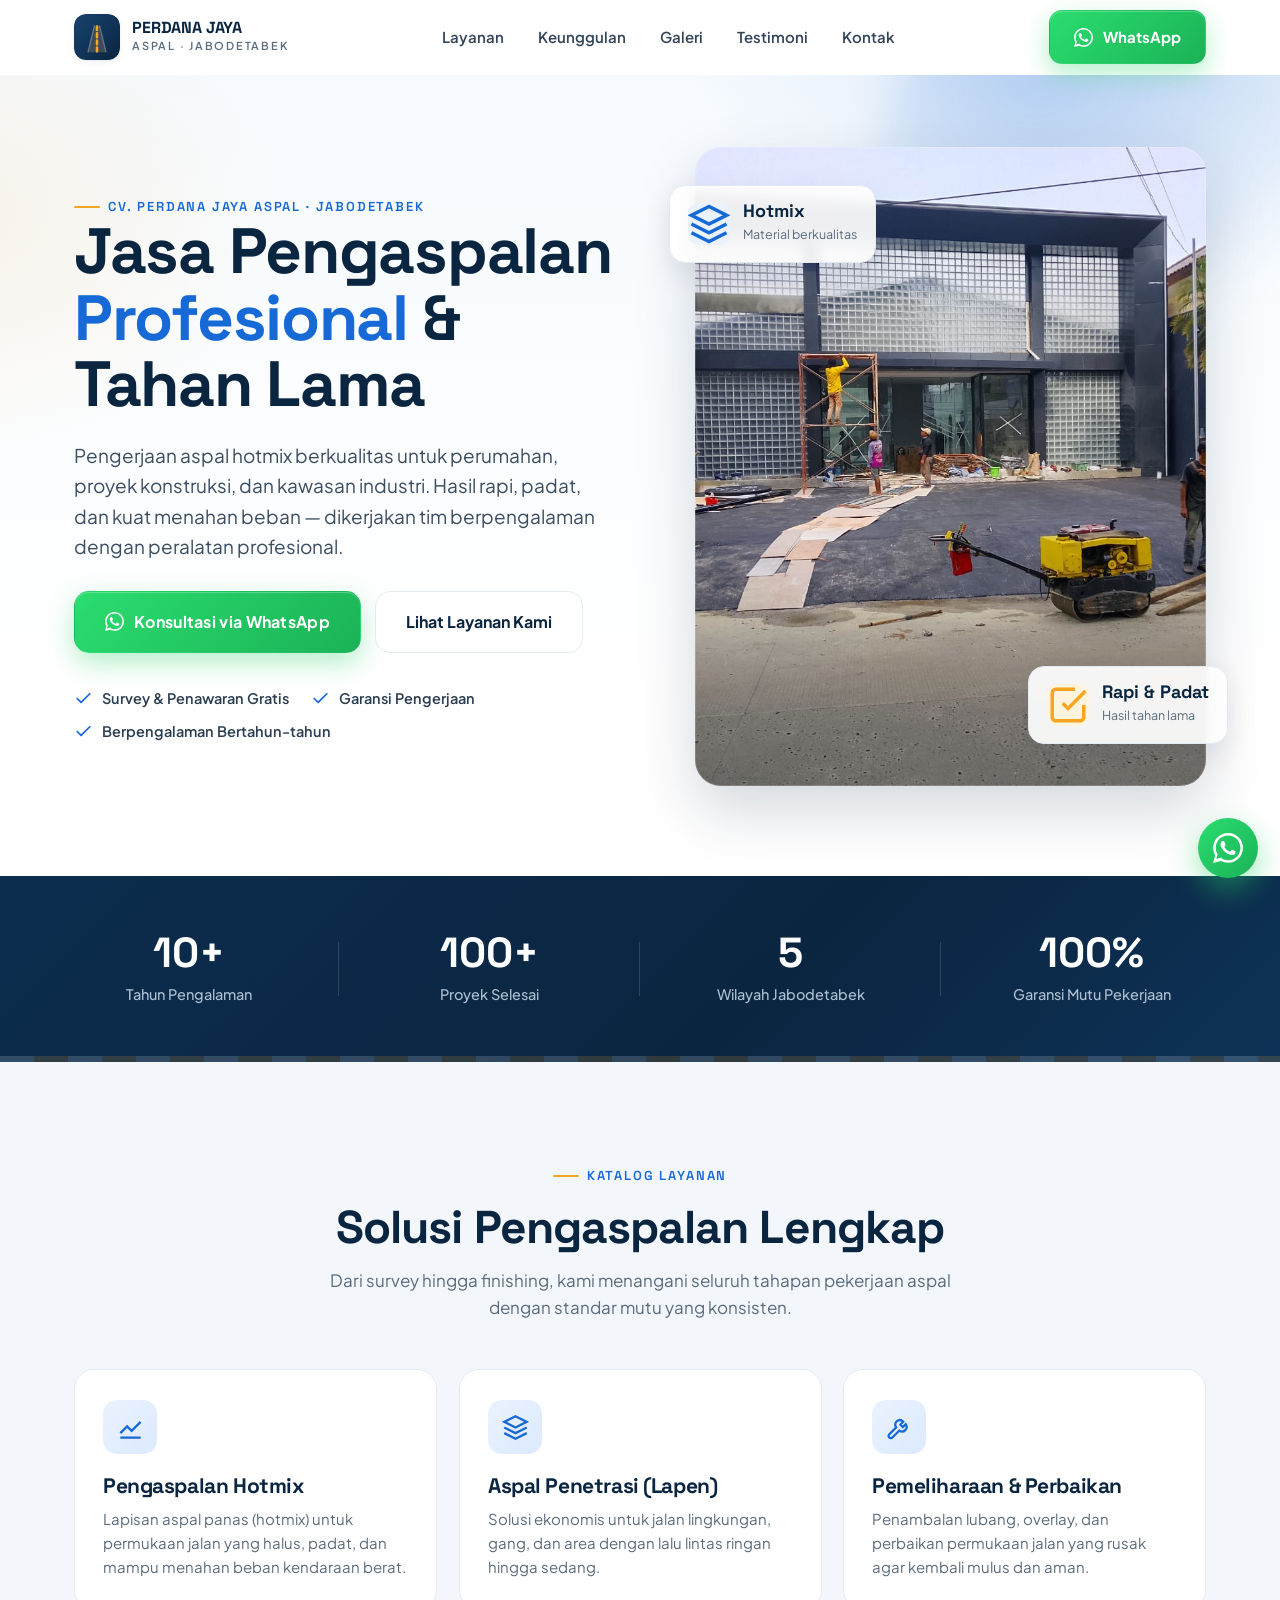
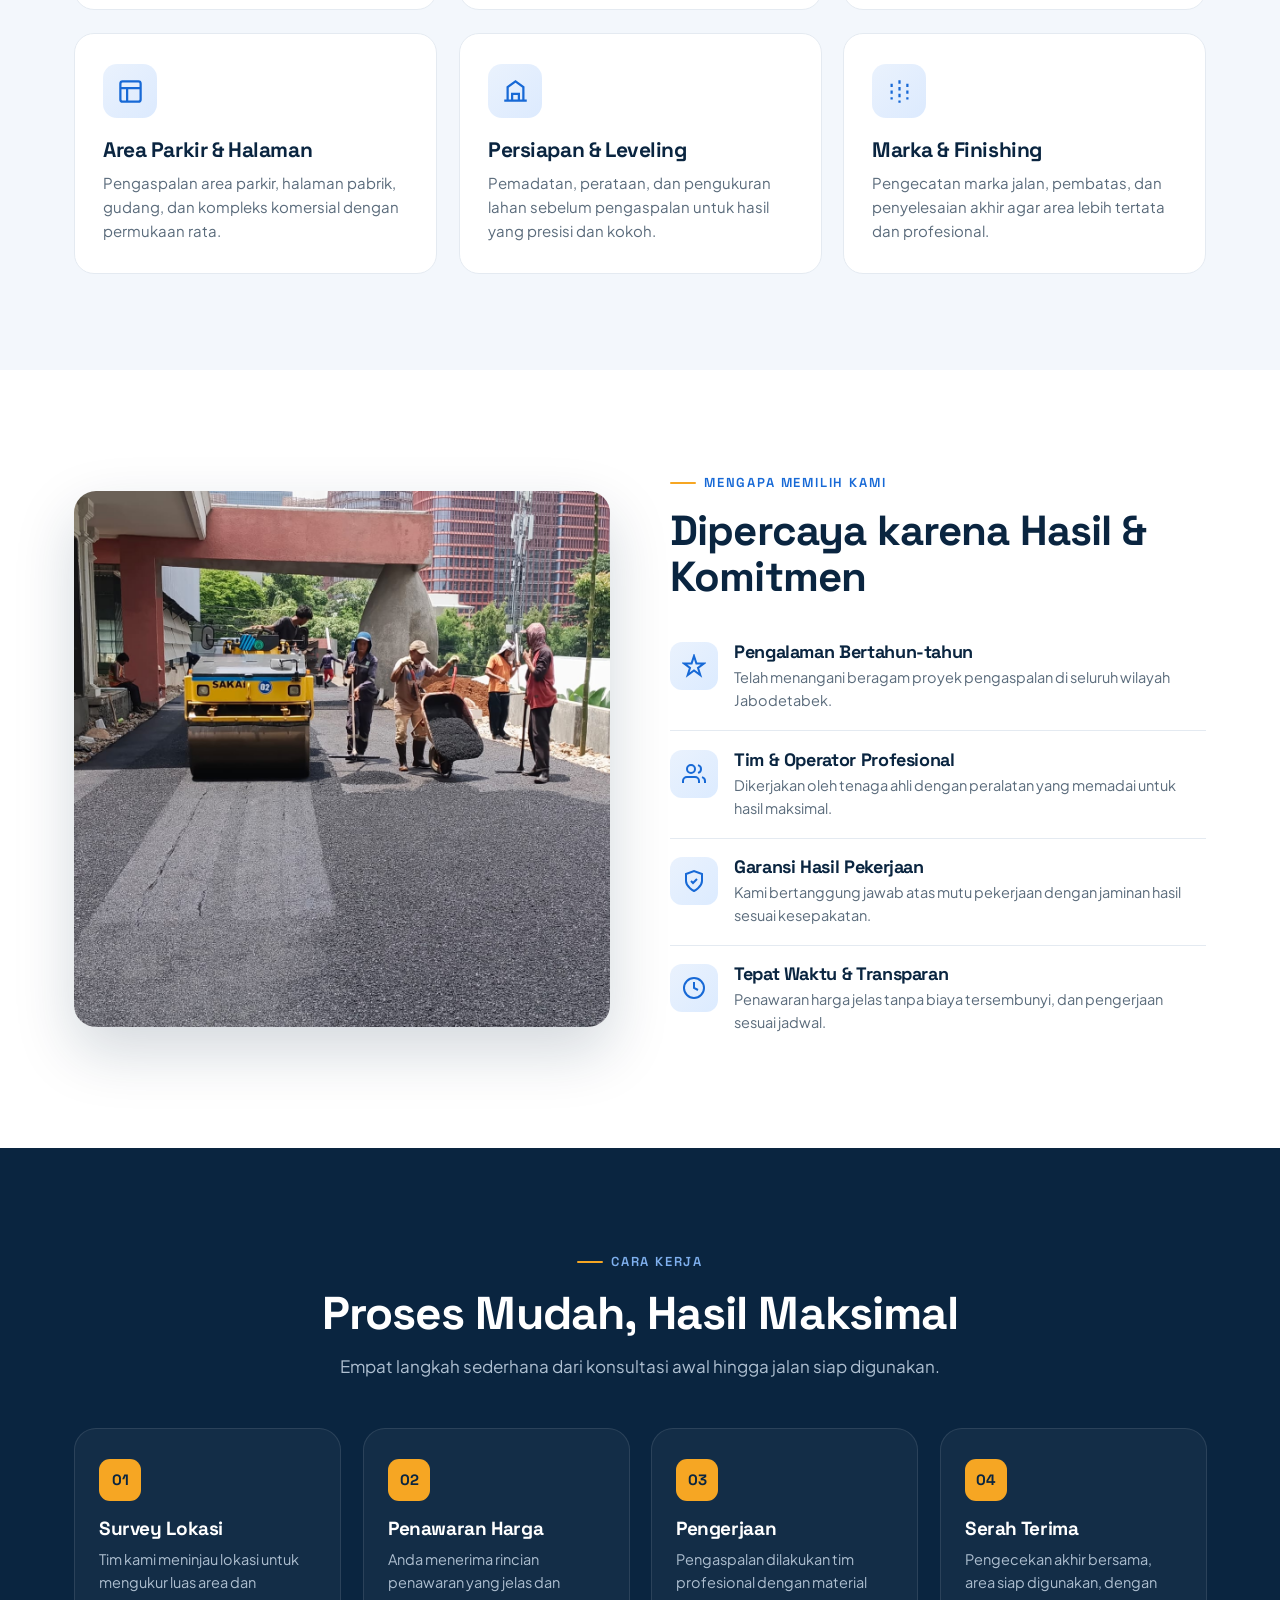
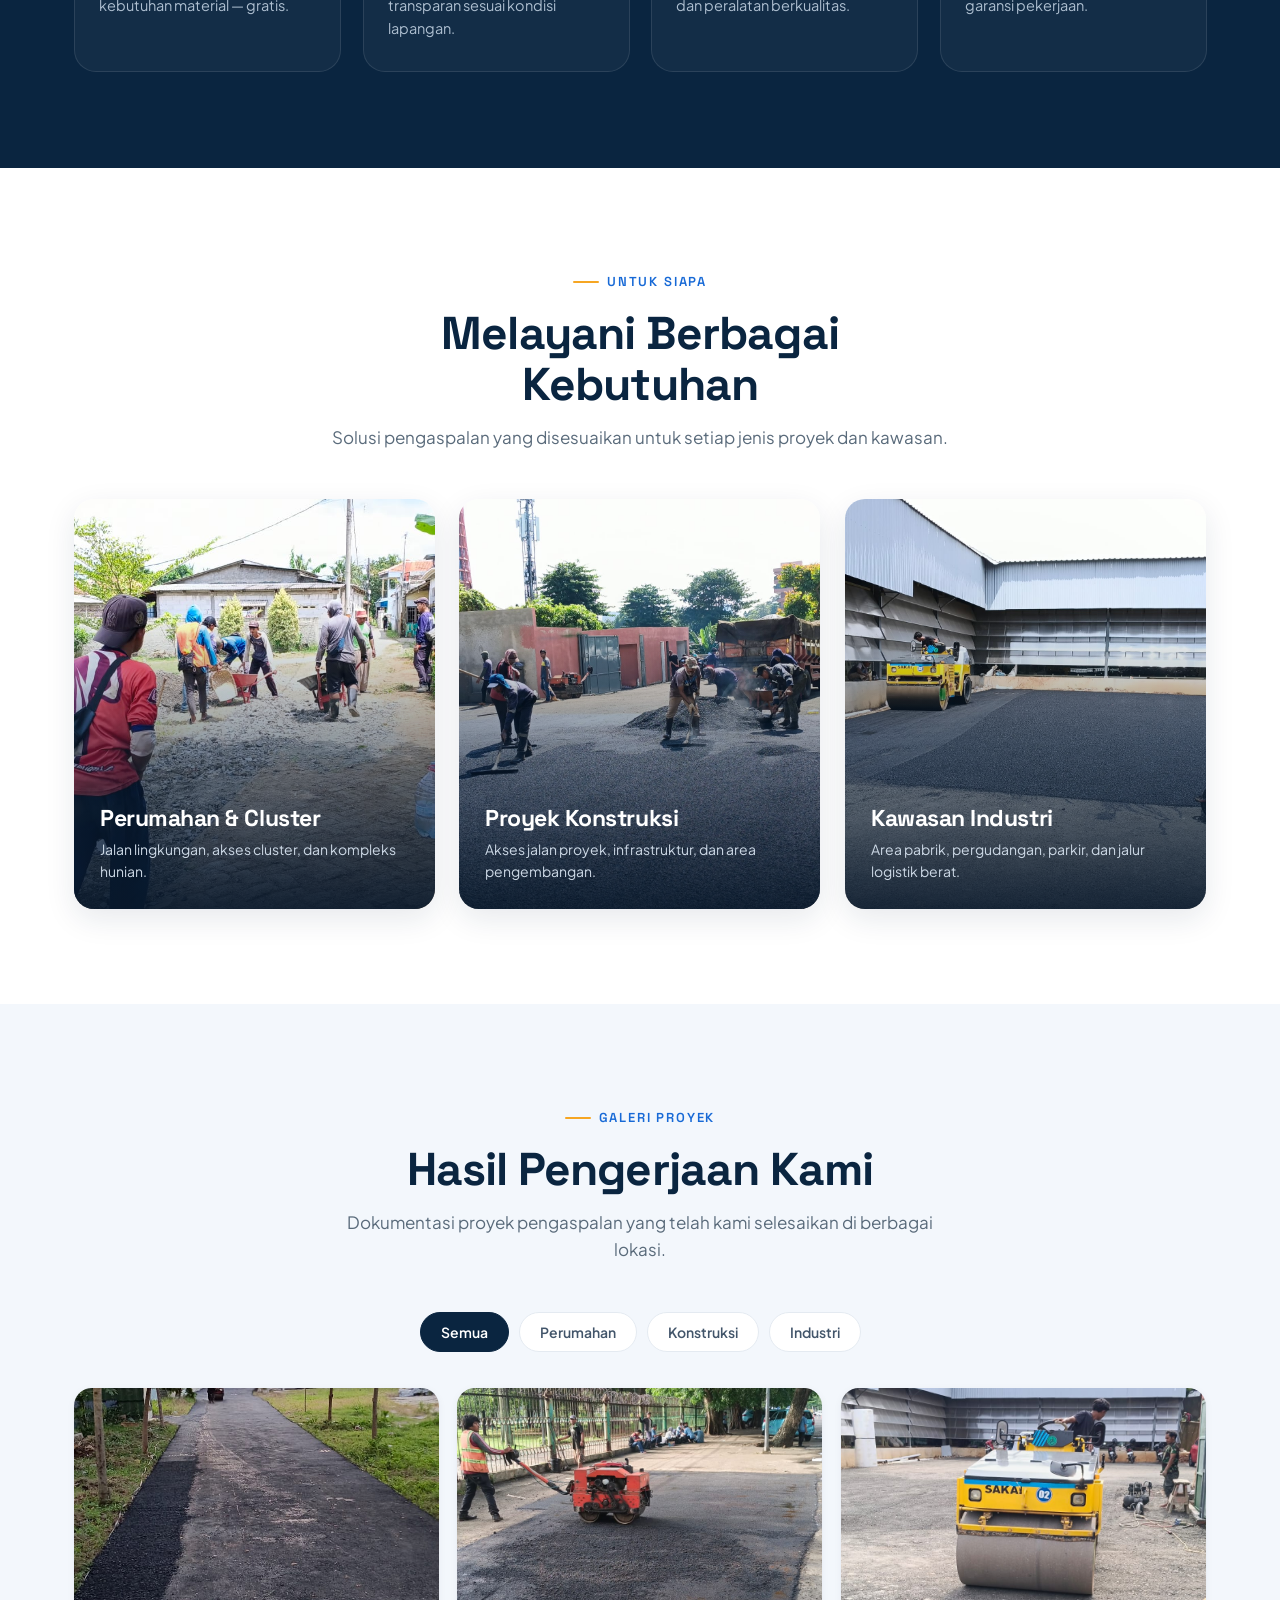
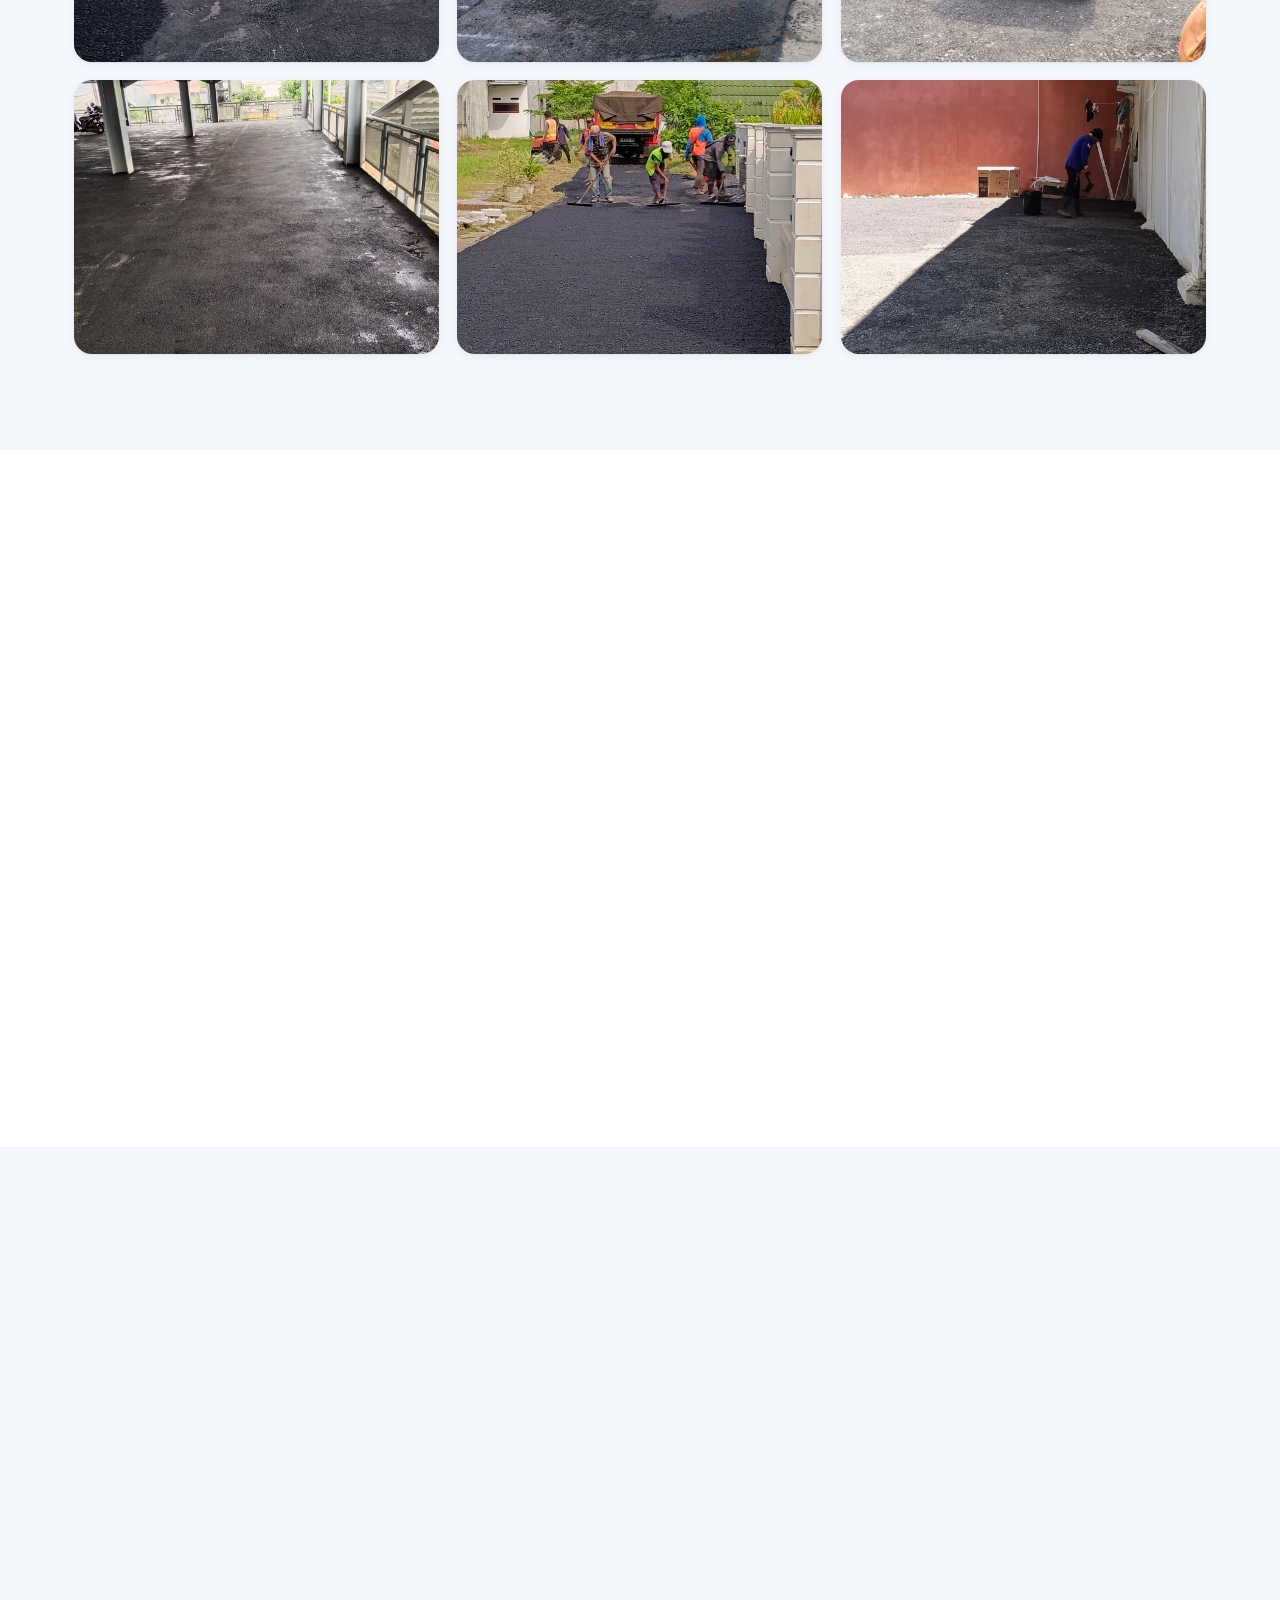
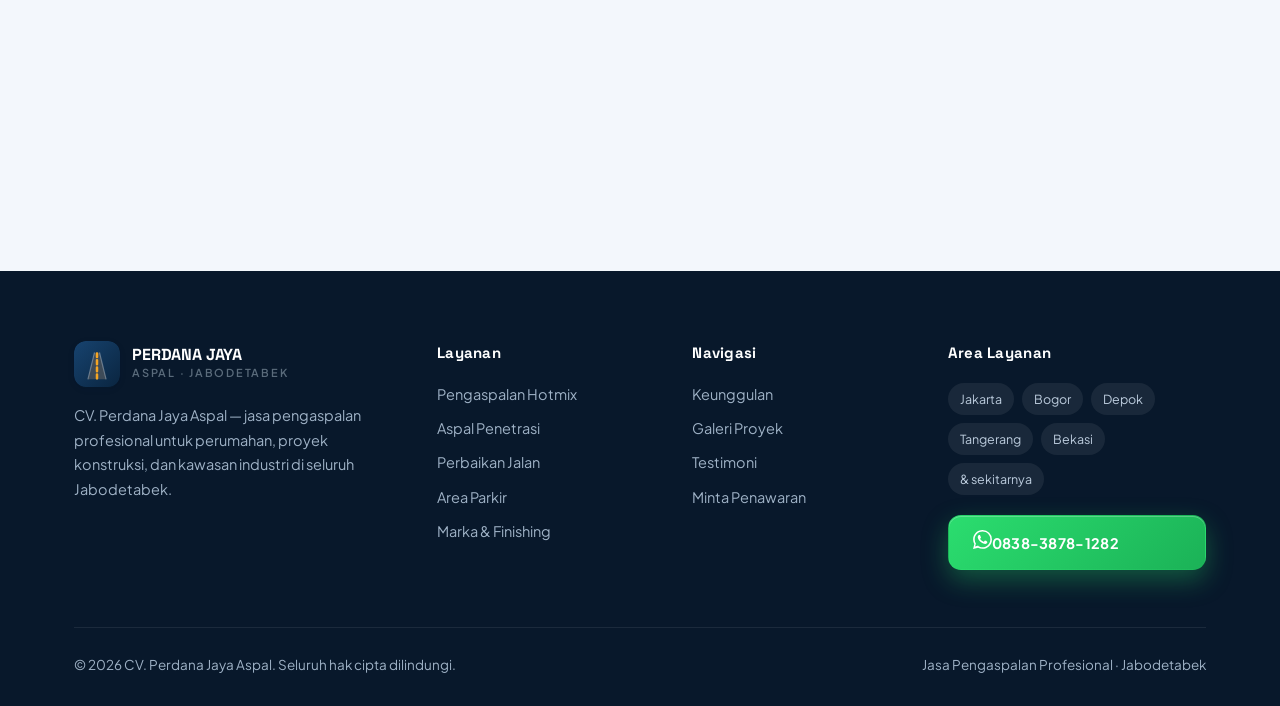
==== index.html @ f1df3d3d "Deploy CV Perdana Jaya Aspal preview" ====
<!DOCTYPE html>
<html lang="id">
<head>
<meta charset="UTF-8">
<meta name="viewport" content="width=device-width, initial-scale=1.0">
<title>CV. Perdana Jaya Aspal — Jasa Pengaspalan Profesional Jabodetabek</title>
<meta name="description" content="CV. Perdana Jaya Aspal — jasa pengaspalan hotmix profesional untuk perumahan, proyek konstruksi, dan kawasan industri di Jabodetabek. Survey & penawaran gratis.">
<link rel="icon" href="data:image/svg+xml,<svg xmlns='http://www.w3.org/2000/svg' viewBox='0 0 48 48'><rect width='48' height='48' rx='12' fill='%230a2540'/><path d='M14.5 40 L21.4 12 L26.6 12 L33.5 40 Z' fill='%233e4b58'/><path d='M24 39 L24 13' stroke='%23F6A623' stroke-width='2.6' stroke-dasharray='4 3.4' stroke-linecap='round'/></svg>">
<link rel="preconnect" href="https://fonts.googleapis.com">
<link rel="preconnect" href="https://fonts.gstatic.com" crossorigin>
<link rel="stylesheet" href="site/theme.css">
<link rel="stylesheet" href="site/styles.css">
</head>
<body>
<div id="app"></div>

<!-- portable CMS core -->
<script src="cms/cms.js"></script>
<!-- this project (site) -->
<script src="site/icons.js"></script>
<script src="site/content.js"></script>
<script src="site/images.js"></script>
<script src="site/sections.js"></script>
<script src="site/config.js"></script>
<!-- engine + inline editor -->
<script src="cms/render.js"></script>
<script src="cms/edit.js"></script>
<script>
  // Embedded in the admin editor? wait for it to push content (edit mode).
  // Otherwise render the public page from saved content (or the seed).
  if(window.parent && window.parent!==window){
    parent.postMessage({type:'cms-frame-ready'},'*');
  } else {
    CMS.render(CMS.load(), {});
  }
</script>
</body>
</html>
---- site/theme.css ----
/* ============================================================
   THEME TOKENS — single source of truth for color/font/radius.
   These :root values are the DEFAULT; the render engine overrides
   them at runtime from content.json -> theme. Editing the theme in
   /adminpanel rewrites these custom properties live.
   ============================================================ */
:root{
  /* brand colors (editable) */
  --navy:#0A2540;
  --blue:#1769D6;
  --amber:#F6A623;
  --wa:#25D366;
  --ink:#132333;
  --slate:#5A6B7B;
  --bg:#FFFFFF;
  --bg-soft:#F3F7FC;

  /* fonts (editable) */
  --font-heading:"Space Grotesk";
  --font-body:"Plus Jakarta Sans";

  /* radius (editable) */
  --radius-base:16px;

  /* ---- derived tokens (computed from the above) ---- */
  --navy-700:#0E2E4D;
  --blue-600:#155FC2;
  --blue-50:#EAF2FD;
  --wa-dark:#1BB257;
  --line:#E4EAF1;
  --radius:calc(var(--radius-base) - 2px);
  --radius-lg:calc(var(--radius-base) + 6px);
  --maxw:1180px;
  --shadow-sm:0 1px 2px rgba(16,40,70,.06), 0 2px 8px rgba(16,40,70,.05);
  --shadow-md:0 10px 30px rgba(16,40,70,.10);
  --shadow-lg:0 24px 60px rgba(10,37,64,.18);
}
---- site/styles.css ----
/* ============================================================
   CV PERDANA JAYA ASPAL — modular section styles
   Every section is self-contained; theme comes from theme.css tokens.
   ============================================================ */
*{box-sizing:border-box;margin:0;padding:0}
html{scroll-behavior:smooth;scroll-padding-top:84px}
body{
  font-family:var(--font-body),"Plus Jakarta Sans",system-ui,sans-serif;
  color:var(--ink);background:var(--bg);line-height:1.6;
  -webkit-font-smoothing:antialiased;overflow-x:hidden;
}
h1,h2,h3,h4{font-family:var(--font-heading),"Space Grotesk",sans-serif;line-height:1.1;letter-spacing:-.02em;font-weight:700;color:var(--navy)}
a{text-decoration:none;color:inherit}
img{max-width:100%;display:block}
.wrap{max-width:var(--maxw);margin:0 auto;padding:0 24px}
.eyebrow{display:inline-flex;align-items:center;gap:8px;font-family:var(--font-heading),sans-serif;font-weight:600;font-size:13px;letter-spacing:.14em;text-transform:uppercase;color:var(--blue)}
.eyebrow::before{content:"";width:26px;height:2px;background:var(--amber);border-radius:2px}
.section{padding:96px 0}
.section-head{max-width:640px;margin-bottom:48px}
.section-head.center{margin-left:auto;margin-right:auto;text-align:center}
.section-head h2{font-size:clamp(30px,4vw,46px);margin:16px 0 14px}
.section-head p{color:var(--slate);font-size:17px}

/* ---------- Buttons ---------- */
.btn{display:inline-flex;align-items:center;justify-content:center;gap:10px;font-family:var(--font-body),sans-serif;font-weight:700;font-size:15px;padding:14px 24px;border-radius:13px;cursor:pointer;border:1.5px solid transparent;transition:transform .18s ease, box-shadow .25s ease, background .2s ease, color .2s ease;white-space:nowrap;position:relative;overflow:hidden}
.btn svg{width:19px;height:19px;flex:none}
.btn>span{display:inline-block}
.btn-wa>span{letter-spacing:.3px}
.btn::after{content:"";position:absolute;top:0;left:-120%;width:55%;height:100%;background:linear-gradient(100deg,transparent,rgba(255,255,255,.38),transparent);transform:skewX(-18deg);transition:left .6s ease}
.btn:hover::after{left:140%}
.btn-wa{background:linear-gradient(135deg,#2BDD6F,#1BB257);color:#fff;box-shadow:0 10px 26px rgba(37,211,102,.34),inset 0 1px 0 rgba(255,255,255,.25)}
.btn-wa:hover{background:linear-gradient(135deg,#27CE66,#16A04E);transform:translateY(-2px);box-shadow:0 16px 34px rgba(37,211,102,.45)}
.btn-primary{background:linear-gradient(135deg,#1E7DEC,#1257B8);color:#fff;box-shadow:0 10px 26px rgba(23,105,214,.3),inset 0 1px 0 rgba(255,255,255,.2)}
.btn-primary:hover{background:linear-gradient(135deg,#1A6FD8,#0F4DA6);transform:translateY(-2px)}
.btn-outline{background:#fff;color:var(--navy);border-color:var(--line)}
.btn-outline:hover{border-color:var(--blue);color:var(--blue);transform:translateY(-2px)}
.btn-call{background:rgba(255,255,255,.08);color:#fff;border-color:rgba(255,255,255,.2)}
.btn-call:hover{background:rgba(255,255,255,.15);transform:translateY(-2px);color:#fff}
.btn-lg{padding:17px 30px;font-size:16px;border-radius:15px}

.ph-img{width:100%;height:100%;object-fit:cover;display:block}

/* ---------- Header ---------- */
header{position:sticky;top:0;z-index:60;background:rgba(255,255,255,.72);backdrop-filter:saturate(180%) blur(16px);-webkit-backdrop-filter:saturate(180%) blur(16px);border-bottom:1px solid transparent;transition:box-shadow .25s ease, border-color .25s ease, background .25s ease}
header.scrolled{background:rgba(255,255,255,.86);box-shadow:0 8px 30px rgba(16,40,70,.10);border-color:var(--line)}
.nav{display:flex;align-items:center;justify-content:space-between;height:74px}
.brand{display:flex;align-items:center;gap:12px}
.brand-mark{width:46px;height:46px;flex:none;border-radius:12px;display:block;box-shadow:var(--shadow-sm)}
.brand-text strong{display:block;font-family:var(--font-heading),sans-serif;font-size:16px;color:var(--navy);letter-spacing:-.01em;line-height:1.1;white-space:nowrap}
.brand-text small{display:block;font-size:11px;letter-spacing:.16em;text-transform:uppercase;color:var(--slate);font-weight:600;white-space:nowrap}
.nav-links{display:flex;align-items:center;gap:34px;flex-shrink:0}
.nav-links a{font-size:15px;font-weight:600;color:#33455a;position:relative;transition:color .2s}
.nav-links a:hover{color:var(--blue)}
.nav-links a::after{content:"";position:absolute;left:0;bottom:-6px;width:0;height:2px;background:var(--blue);border-radius:2px;transition:width .25s}
.nav-links a:hover::after{width:100%}
.nav-cta{display:flex;align-items:center;gap:12px}
.hamburger{display:none;width:46px;height:46px;border:1px solid var(--line);border-radius:11px;background:#fff;cursor:pointer;flex-direction:column;gap:5px;align-items:center;justify-content:center}
.hamburger span{width:20px;height:2px;background:var(--navy);border-radius:2px;transition:.25s}
.hamburger.open span:nth-child(1){transform:translateY(7px) rotate(45deg)}
.hamburger.open span:nth-child(2){opacity:0}
.hamburger.open span:nth-child(3){transform:translateY(-7px) rotate(-45deg)}

/* ---------- Hero ---------- */
.hero{position:relative;overflow:hidden;padding:72px 0 90px;background:
  radial-gradient(720px 460px at 88% -8%, rgba(23,105,214,.14) 0%, transparent 62%),
  radial-gradient(620px 420px at -6% 18%, rgba(246,166,35,.10) 0%, transparent 60%),
  linear-gradient(180deg,#F6FAFE 0%, #FFFFFF 78%)}
.hero::before{content:"";position:absolute;width:520px;height:520px;right:-120px;top:-160px;z-index:0;background:radial-gradient(circle at 30% 30%, rgba(23,105,214,.22), transparent 60%);filter:blur(20px);border-radius:50%;animation:floaty 9s ease-in-out infinite}
@keyframes floaty{0%,100%{transform:translateY(0)}50%{transform:translateY(22px)}}
.hero-grid{display:grid;grid-template-columns:1.05fr .95fr;gap:56px;align-items:center;position:relative;z-index:1}
.hero h1{font-size:clamp(38px,5.4vw,64px);line-height:1.04}
.hero h1 .hl{color:var(--blue)}
.hero p.lead{font-size:19px;color:#3b4d60;margin:22px 0 30px;max-width:540px}
.hero-cta{display:flex;flex-wrap:wrap;gap:14px;margin-bottom:34px}
.hero-trust{display:flex;flex-wrap:wrap;gap:10px 22px}
.hero-trust .ti{display:flex;align-items:center;gap:9px;font-size:14.5px;font-weight:600;color:#2c3e51}
.hero-trust .ti svg{width:19px;height:19px;color:var(--blue);flex:none}
.hero-media{position:relative}
.hero-photo{position:relative;aspect-ratio:4/5;border-radius:26px;overflow:hidden;box-shadow:var(--shadow-lg)}
.hero-photo::after{content:"";position:absolute;inset:0;border-radius:26px;pointer-events:none;box-shadow:inset 0 0 0 1px rgba(255,255,255,.16);background:linear-gradient(180deg,transparent 60%,rgba(10,37,64,.18))}
.float-card{position:absolute;background:rgba(255,255,255,.92);backdrop-filter:blur(6px);border-radius:16px;box-shadow:var(--shadow-md);padding:16px 18px;display:flex;align-items:center;gap:13px;border:1px solid var(--line);animation:cardfloat 6s ease-in-out infinite}
.float-card .ic{width:42px;height:42px;border-radius:11px;display:grid;place-items:center;flex:none}
.float-card strong{font-family:var(--font-heading),sans-serif;font-size:18px;color:var(--navy);display:block;line-height:1}
.float-card small{font-size:12.5px;color:var(--slate)}
.fc-1{left:-26px;top:38px}
.fc-2{right:-22px;bottom:42px;animation-delay:-3s}
@keyframes cardfloat{0%,100%{transform:translateY(0)}50%{transform:translateY(-9px)}}

/* ---------- Stats band ---------- */
.statband{background:linear-gradient(135deg,#0C2D4E 0%,#0A2540 60%,#0E3257 100%);color:#fff;position:relative;overflow:hidden}
.statband::before{content:"";position:absolute;left:0;right:0;bottom:0;height:6px;background:repeating-linear-gradient(90deg,#fff 0 34px, var(--amber) 34px 68px);opacity:.16}
.stat-grid{display:grid;grid-template-columns:repeat(4,1fr);gap:24px;padding:56px 0}
.stat{text-align:center;position:relative}
.stat:not(:last-child)::after{content:"";position:absolute;right:-12px;top:14%;height:72%;width:1px;background:rgba(255,255,255,.14)}
.stat .num{font-family:var(--font-heading),sans-serif;font-size:clamp(30px,3.6vw,42px);font-weight:700;color:#fff;line-height:1}
.stat .num .amber{color:var(--amber)}
.stat .lbl{margin-top:9px;font-size:14.5px;color:#aebfd0;font-weight:500}

/* ---------- Services ---------- */
.services{background:var(--bg-soft)}
.svc-grid{display:grid;grid-template-columns:repeat(3,1fr);gap:22px}
.svc-card{background:#fff;border:1px solid var(--line);border-radius:20px;padding:30px 28px;transition:transform .25s ease, box-shadow .25s ease, border-color .25s;position:relative;overflow:hidden}
.svc-card::before{content:"";position:absolute;left:0;top:0;height:4px;width:0;background:var(--blue);transition:width .3s}
.svc-card:hover{transform:translateY(-5px);box-shadow:0 22px 48px rgba(16,40,70,.13);border-color:#cfe0f5}
.svc-card:hover::before{width:100%}
.svc-ic{width:54px;height:54px;border-radius:14px;background:linear-gradient(135deg,#EAF2FD,#DCEAFE);color:var(--blue);display:grid;place-items:center;margin-bottom:20px;transition:.3s}
.svc-ic svg{width:27px;height:27px}
.svc-card:hover .svc-ic{background:linear-gradient(135deg,var(--blue),#3E8BEE);color:#fff}
.svc-card h3{font-size:21px;margin-bottom:10px}
.svc-card p{color:var(--slate);font-size:15px}
.svc-card .more{display:inline-flex;align-items:center;gap:6px;margin-top:18px;color:var(--blue);font-weight:700;font-size:14px}
.svc-card .more svg{width:16px;height:16px;transition:transform .2s}
.svc-card:hover .more svg{transform:translateX(4px)}

/* ---------- Why us ---------- */
.why-grid{display:grid;grid-template-columns:1fr 1fr;gap:60px;align-items:center}
.why-visual{position:relative;aspect-ratio:1/1;border-radius:var(--radius-lg);overflow:hidden;box-shadow:var(--shadow-lg)}
.feat{display:flex;gap:16px;padding:18px 0;border-bottom:1px solid var(--line)}
.feat:last-child{border-bottom:none}
.feat .fic{width:48px;height:48px;border-radius:12px;flex:none;display:grid;place-items:center;background:linear-gradient(135deg,#EAF2FD,#DCEBFF);color:var(--blue)}
.feat .fic svg{width:24px;height:24px}
.feat h4{font-size:18px;margin-bottom:4px}
.feat p{color:var(--slate);font-size:14.5px}

/* ---------- Process ---------- */
.process{background:var(--navy);color:#fff;position:relative;overflow:hidden}
.process .eyebrow{color:#7fb0ee}
.process .eyebrow::before{background:var(--amber)}
.process h2{color:#fff}
.process .section-head p{color:#aebfd0}
.proc-grid{display:grid;grid-template-columns:repeat(4,1fr);gap:22px;position:relative}
.proc-step{position:relative;padding:30px 24px;background:rgba(255,255,255,.04);border:1px solid rgba(255,255,255,.1);border-radius:var(--radius-lg)}
.proc-num{font-family:var(--font-heading),sans-serif;font-size:15px;font-weight:700;color:var(--navy);background:var(--amber);width:42px;height:42px;border-radius:11px;display:grid;place-items:center;margin-bottom:18px}
.proc-step h4{color:#fff;font-size:19px;margin-bottom:8px}
.proc-step p{color:#aebfd0;font-size:14.5px}

/* ---------- Segments ---------- */
.seg-grid{display:grid;grid-template-columns:repeat(3,1fr);gap:24px}
.seg-card{position:relative;border-radius:20px;overflow:hidden;aspect-ratio:3/3.4;box-shadow:var(--shadow-md)}
.seg-card .ph-img{transition:transform .6s cubic-bezier(.2,.7,.2,1)}
.seg-card:hover .ph-img{transform:scale(1.07)}
.seg-overlay{position:absolute;inset:0;background:linear-gradient(180deg,transparent 28%, rgba(10,37,64,.45) 60%, rgba(8,24,43,.92) 100%);display:flex;flex-direction:column;justify-content:flex-end;padding:26px;z-index:2}
.seg-overlay h3{color:#fff;font-size:23px;margin-bottom:6px}
.seg-overlay p{color:#cdd9e6;font-size:14px}

/* ---------- Gallery ---------- */
.gallery{background:var(--bg-soft)}
.gal-filter{display:flex;gap:10px;flex-wrap:wrap;justify-content:center;margin-bottom:36px}
.gal-filter button{font-family:var(--font-body);font-weight:600;font-size:14px;padding:10px 20px;border-radius:30px;border:1.5px solid var(--line);background:#fff;color:#42556a;cursor:pointer;transition:.2s}
.gal-filter button:hover{border-color:var(--blue);color:var(--blue)}
.gal-filter button.active{background:var(--navy);border-color:var(--navy);color:#fff}
.gal-grid{display:grid;grid-template-columns:repeat(3,1fr);gap:18px}
.gal-item{position:relative;border-radius:18px;overflow:hidden;aspect-ratio:4/3;box-shadow:var(--shadow-sm);transition:transform .3s, box-shadow .3s;cursor:zoom-in}
.gal-item:hover{transform:translateY(-4px);box-shadow:var(--shadow-md)}
.gal-item.hide{display:none}
.gal-item .ph-img{transition:transform .6s cubic-bezier(.2,.7,.2,1)}
.gal-item:hover .ph-img{transform:scale(1.07)}
.gal-item::after{content:"";position:absolute;inset:0;background:rgba(10,37,64,0);transition:background .3s}
.gal-item:hover::after{background:rgba(10,37,64,.12)}
.gal-zoom{position:absolute;top:12px;right:12px;z-index:3;width:38px;height:38px;border-radius:50%;display:grid;place-items:center;background:rgba(255,255,255,.9);color:var(--navy);opacity:0;transform:scale(.7);transition:.3s;box-shadow:var(--shadow-sm)}
.gal-item:hover .gal-zoom{opacity:1;transform:scale(1)}
.gal-zoom svg{width:18px;height:18px}

/* ---------- Testimonials ---------- */
.test-grid{display:grid;grid-template-columns:repeat(3,1fr);gap:22px}
.test-card{background:#fff;border:1px solid var(--line);border-radius:20px;padding:30px 28px;display:flex;flex-direction:column;box-shadow:var(--shadow-sm)}
.stars{display:flex;gap:3px;margin-bottom:16px;color:var(--amber)}
.stars svg{width:18px;height:18px}
.test-card p.quote{font-size:16px;color:#33455a;flex:1;line-height:1.65}
.test-meta{display:flex;align-items:center;gap:13px;margin-top:22px;padding-top:20px;border-top:1px solid var(--line)}
/* avatar — unified brand style (monogram in soft navy ring) */
.avatar{width:48px;height:48px;border-radius:50%;flex:none;display:grid;place-items:center;font-family:var(--font-heading);font-weight:700;font-size:17px;color:var(--navy);background:linear-gradient(135deg,#EAF2FD,#DCEAFE);box-shadow:inset 0 0 0 1.5px rgba(23,105,214,.25)}
.test-meta strong{display:block;font-size:15px;color:var(--navy);font-family:var(--font-heading)}
.test-meta small{font-size:13px;color:var(--slate)}

/* ---------- Final CTA ---------- */
.cta-final{background:var(--bg-soft)}
.cta-card{position:relative;overflow:hidden;background:linear-gradient(155deg,#0f3559,#0a2540);border-radius:30px;padding:66px 48px;text-align:center;box-shadow:var(--shadow-lg)}
.cta-card::before{content:"";position:absolute;inset:-2px;z-index:0;border-radius:32px;background:conic-gradient(from 0deg, transparent, rgba(23,105,214,.5), transparent 30%, rgba(246,166,35,.5), transparent 60%);animation:spin 8s linear infinite;opacity:.4}
.cta-card::after{content:"";position:absolute;left:0;right:0;bottom:0;height:6px;background:repeating-linear-gradient(90deg,#fff 0 30px,var(--amber) 30px 60px);opacity:.18;z-index:2}
.cta-card>*{position:relative;z-index:1}
@keyframes spin{to{transform:rotate(360deg)}}
.cta-card .eyebrow{color:#7fb0ee}
.cta-card .eyebrow::before{background:var(--amber)}
.cta-card h2{color:#fff;font-size:clamp(30px,4.4vw,46px);margin:18px auto 16px;max-width:760px}
.cta-card p{color:#bcccdd;font-size:17px;max-width:600px;margin:0 auto 34px}
.cta-actions{display:flex;gap:14px;justify-content:center;flex-wrap:wrap;margin-bottom:36px}
.cta-chips{display:flex;gap:14px 30px;justify-content:center;flex-wrap:wrap}
.cta-chips .chip{display:flex;align-items:center;gap:9px;color:#aebfd0;font-size:14.5px;font-weight:600}
.cta-chips .chip svg{width:19px;height:19px;color:var(--amber);flex:none}

/* ---------- Footer ---------- */
footer{background:#08182b;color:#9fb2c6;padding:70px 0 30px}
.foot-grid{display:grid;grid-template-columns:1.5fr 1fr 1fr 1.2fr;gap:40px;padding-bottom:46px;border-bottom:1px solid rgba(255,255,255,.08)}
.foot-brand .brand-text strong{color:#fff}
.foot-brand p{margin-top:16px;font-size:14.5px;max-width:300px;line-height:1.7}
.foot-col h5{color:#fff;font-family:var(--font-heading);font-size:15px;margin-bottom:18px;letter-spacing:.02em}
.foot-col a,.foot-col li{display:block;font-size:14.5px;margin-bottom:11px;color:#9fb2c6;transition:color .2s;list-style:none}
.foot-col a:hover{color:var(--amber)}
.foot-col a.btn-wa,.foot-col a.btn-wa:hover{color:#fff}
.foot-col a.btn-wa svg{color:#fff;fill:#fff}
.area-tags{display:flex;flex-wrap:wrap;gap:8px}
.area-tags span{font-size:12.5px;background:rgba(255,255,255,.07);padding:6px 12px;border-radius:30px;color:#bcccdd}
.foot-bottom{padding-top:26px;display:flex;justify-content:space-between;flex-wrap:wrap;gap:12px;font-size:13.5px}
.foot-bottom a:hover{color:var(--amber)}

/* ---------- Floating WA ---------- */
.wa-float{position:fixed;right:22px;bottom:22px;z-index:90;display:flex;align-items:center;gap:0;background:linear-gradient(135deg,#2BDD6F,#1BB257);color:#fff;border-radius:50px;padding:0;height:60px;box-shadow:0 12px 30px rgba(37,211,102,.45);overflow:hidden;transition:padding .3s, gap .3s}
.wa-float svg{width:30px;height:30px;flex:none;margin:0 15px}
.wa-float .wa-label{max-width:0;opacity:0;white-space:nowrap;font-weight:700;font-size:15px;transition:max-width .35s, opacity .3s, margin .3s;margin-right:0}
.wa-float:hover .wa-label{max-width:170px;opacity:1;margin-right:22px}
.wa-float::before{content:"";position:absolute;inset:0;border-radius:50px;box-shadow:0 0 0 0 rgba(37,211,102,.5);animation:pulse 2.4s infinite}
@keyframes pulse{0%{box-shadow:0 0 0 0 rgba(37,211,102,.45)}70%{box-shadow:0 0 0 16px rgba(37,211,102,0)}100%{box-shadow:0 0 0 0 rgba(37,211,102,0)}}

/* ---------- Scroll progress ---------- */
.scroll-prog{position:fixed;top:0;left:0;height:3px;width:0;z-index:200;background:linear-gradient(90deg,var(--blue),var(--amber));box-shadow:0 0 12px rgba(23,105,214,.5);transition:width .1s linear}

/* ---------- Lightbox ---------- */
.lightbox{position:fixed;inset:0;z-index:300;background:rgba(6,16,28,.92);display:none;align-items:center;justify-content:center;padding:30px;backdrop-filter:blur(6px);opacity:0;transition:opacity .3s}
.lightbox.open{display:flex;opacity:1}
.lightbox img{max-width:92vw;max-height:88vh;border-radius:14px;box-shadow:0 30px 80px rgba(0,0,0,.6);transform:scale(.96);transition:transform .3s}
.lightbox.open img{transform:scale(1)}
.lightbox .lb-close{position:absolute;top:22px;right:24px;width:46px;height:46px;border-radius:50%;border:none;background:rgba(255,255,255,.14);color:#fff;font-size:24px;cursor:pointer;display:grid;place-items:center;transition:.2s}
.lightbox .lb-close:hover{background:rgba(255,255,255,.28);transform:rotate(90deg)}

/* ============================================================
   MOTION — "wow but light": only transform + opacity (GPU), no layout
   ============================================================ */
.reveal{opacity:0;transform:translateY(28px);transition:opacity .7s cubic-bezier(.2,.7,.2,1), transform .7s cubic-bezier(.2,.7,.2,1);will-change:transform,opacity}
.reveal.fade{transform:none}
.reveal.left{transform:translateX(-36px)}
.reveal.right{transform:translateX(36px)}
.reveal.zoom{transform:scale(.92)}
.reveal.in{opacity:1;transform:none}
.reveal.d1{transition-delay:.08s}.reveal.d2{transition-delay:.16s}.reveal.d3{transition-delay:.24s}.reveal.d4{transition-delay:.32s}.reveal.d5{transition-delay:.40s}

/* tilt on hover for media cards (subtle, GPU-cheap) */
.tilt{transition:transform .3s ease}

/* ---------- Mobile ---------- */
@media(max-width:980px){
  .hero-grid{grid-template-columns:1fr;gap:42px}
  .hero-media{max-width:440px;margin:0 auto;width:100%}
  .why-grid{grid-template-columns:1fr;gap:40px}
  .why-visual{max-width:480px;margin:0 auto;width:100%}
  .svc-grid,.seg-grid,.test-grid,.gal-grid,.proc-grid{grid-template-columns:repeat(2,1fr)}
  .stat-grid{grid-template-columns:repeat(2,1fr);gap:36px 24px}
  .stat:nth-child(2)::after{display:none}
  .cta-card{padding:52px 32px}
  .foot-grid{grid-template-columns:1fr 1fr;gap:34px}
}
@media(max-width:680px){
  .section{padding:64px 0}
  .nav-links{display:none}
  .nav-links.mobile-open{display:flex;position:absolute;top:74px;left:0;right:0;flex-direction:column;background:#fff;padding:20px 24px;gap:4px;border-bottom:1px solid var(--line);box-shadow:var(--shadow-md)}
  .nav-links.mobile-open a{padding:12px 0;width:100%;border-bottom:1px solid var(--line)}
  .nav-cta .btn-outline{display:none}
  .hamburger{display:flex}
  .svc-grid,.seg-grid,.test-grid,.gal-grid,.proc-grid{grid-template-columns:1fr}
  .stat:nth-child(odd)::after{display:none}
  .hero h1{font-size:clamp(34px,9vw,46px)}
  .fc-1{left:-8px;top:14px}.fc-2{right:-8px;bottom:18px}
  .float-card{padding:12px 14px}.float-card strong{font-size:15px}
  .cta-card{padding:44px 22px}
  .foot-grid{grid-template-columns:1fr}
  .wa-float .wa-label{display:none}
}

/* ---------- Respect reduced motion ---------- */
@media (prefers-reduced-motion: reduce){
  .hero::before,.float-card,.cta-card::before,.wa-float::before{animation:none}
  .btn::after{display:none}
  .reveal{opacity:1;transform:none;transition:none}
  *{scroll-behavior:auto}
}
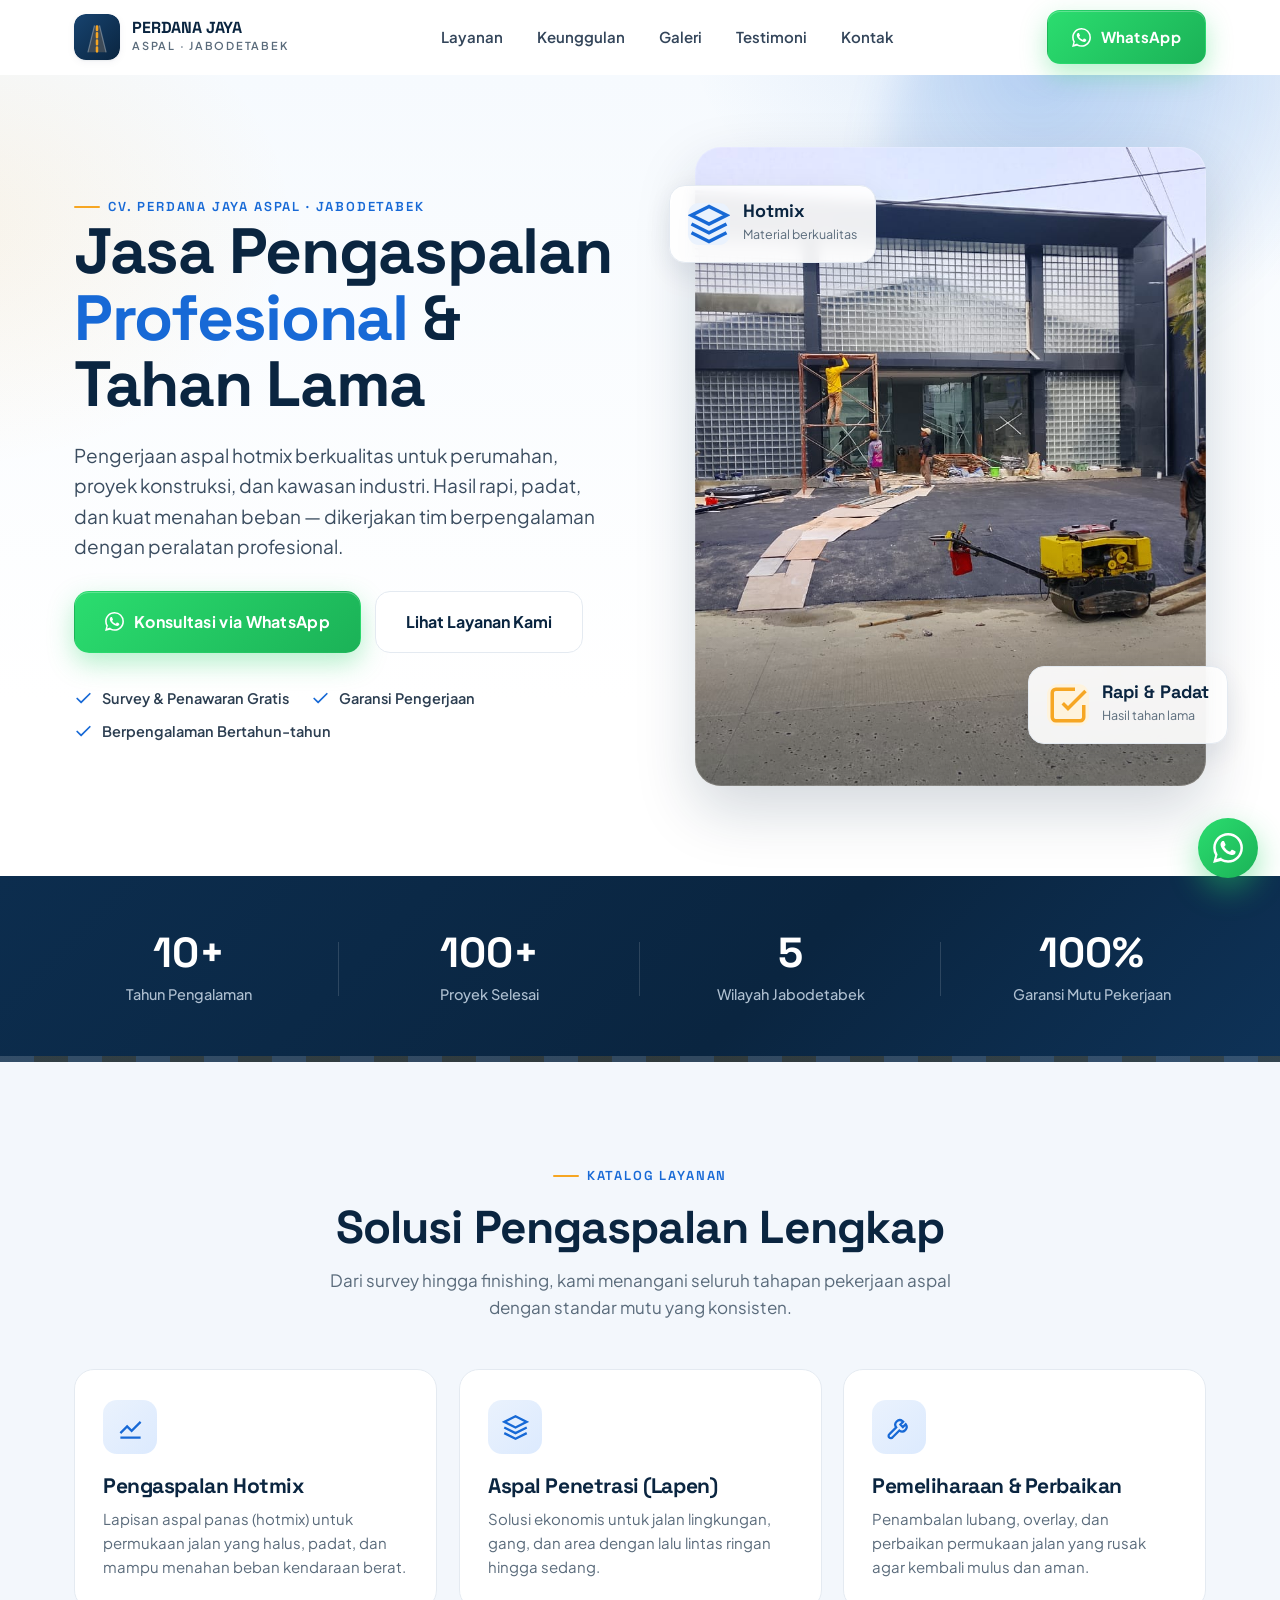
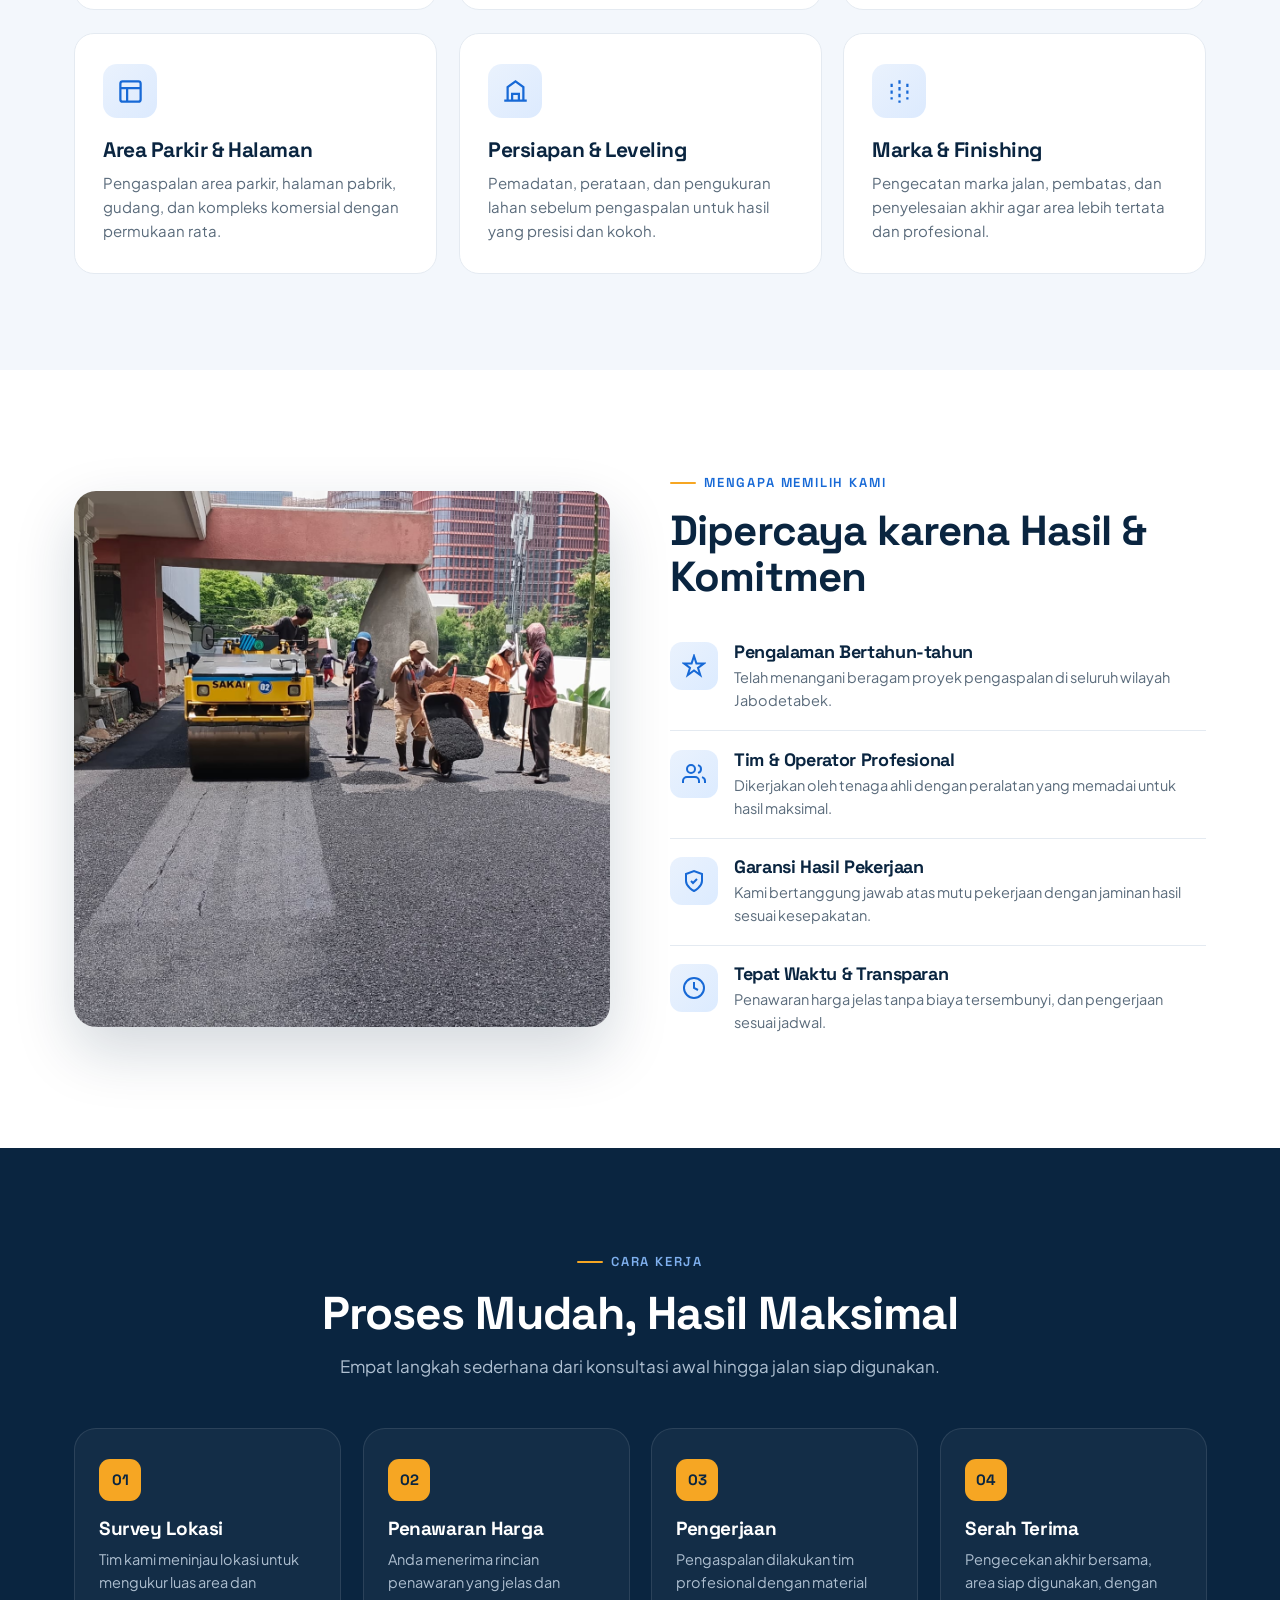
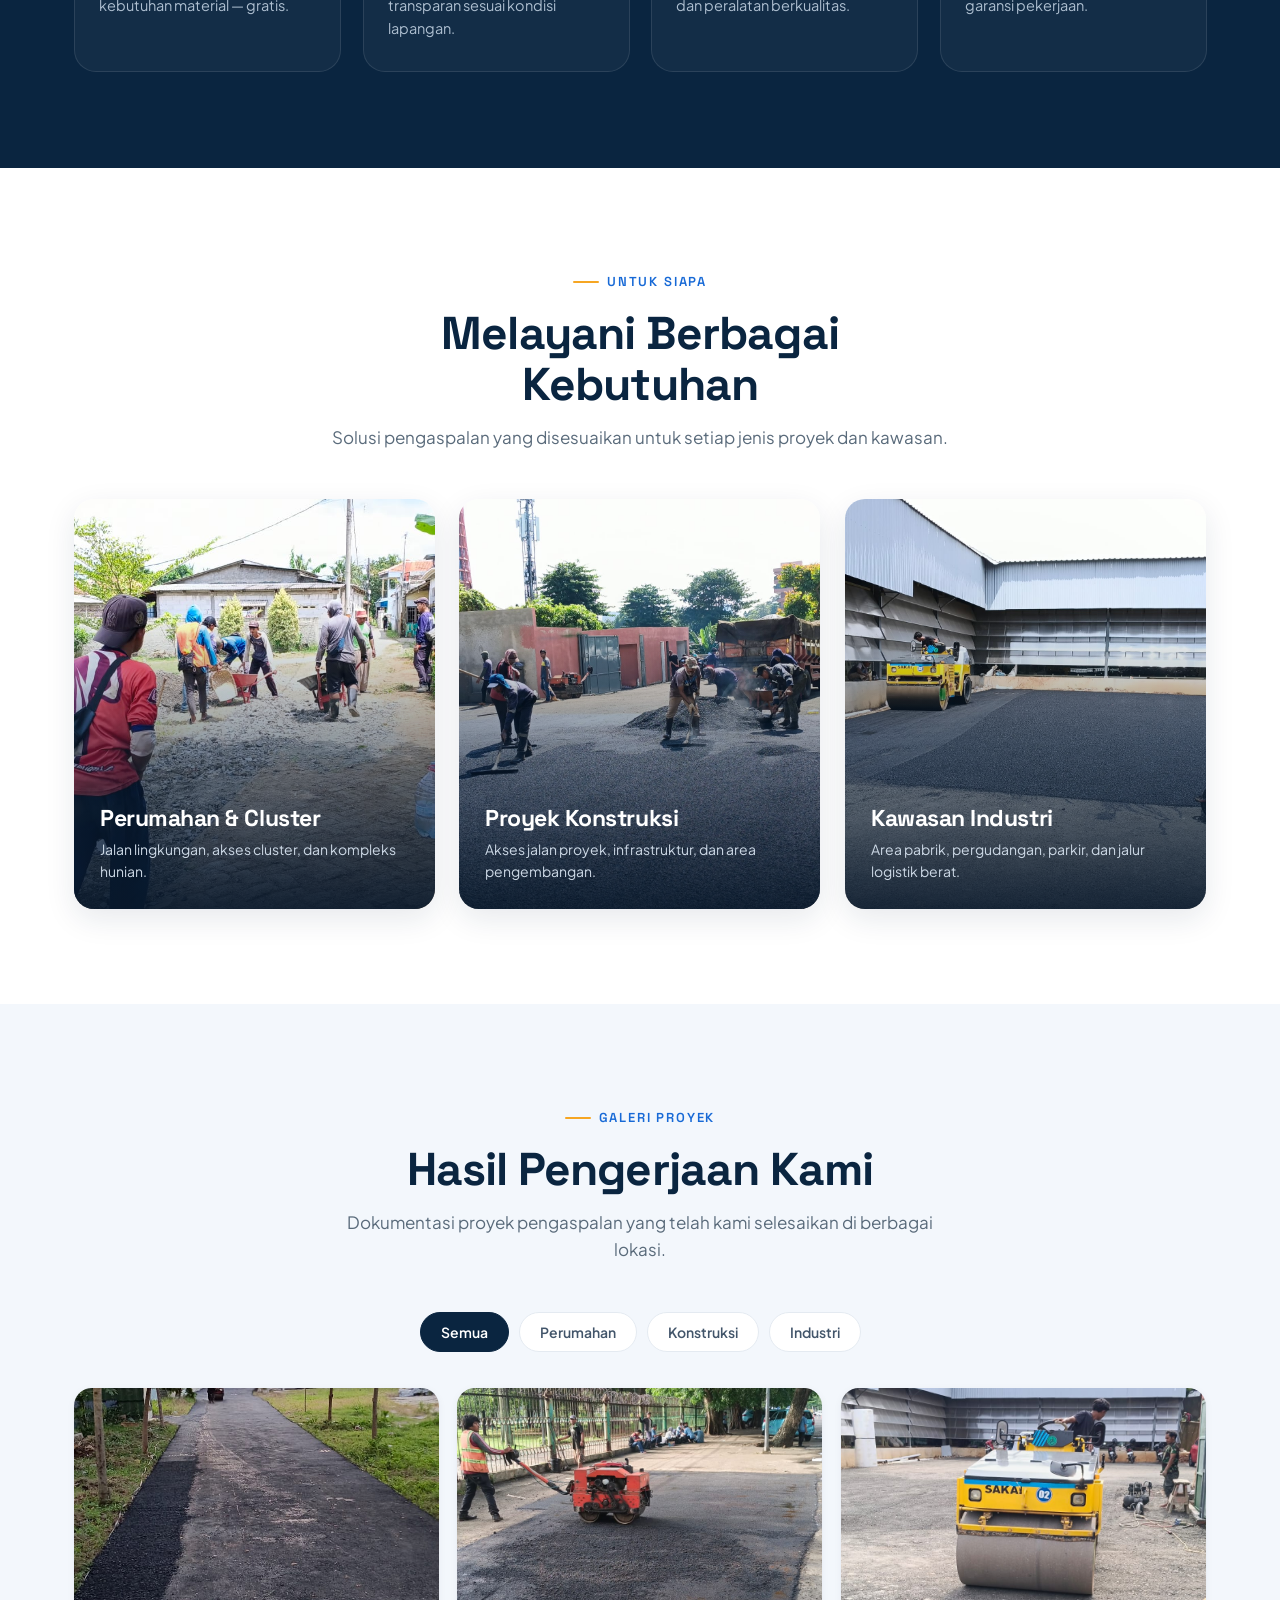
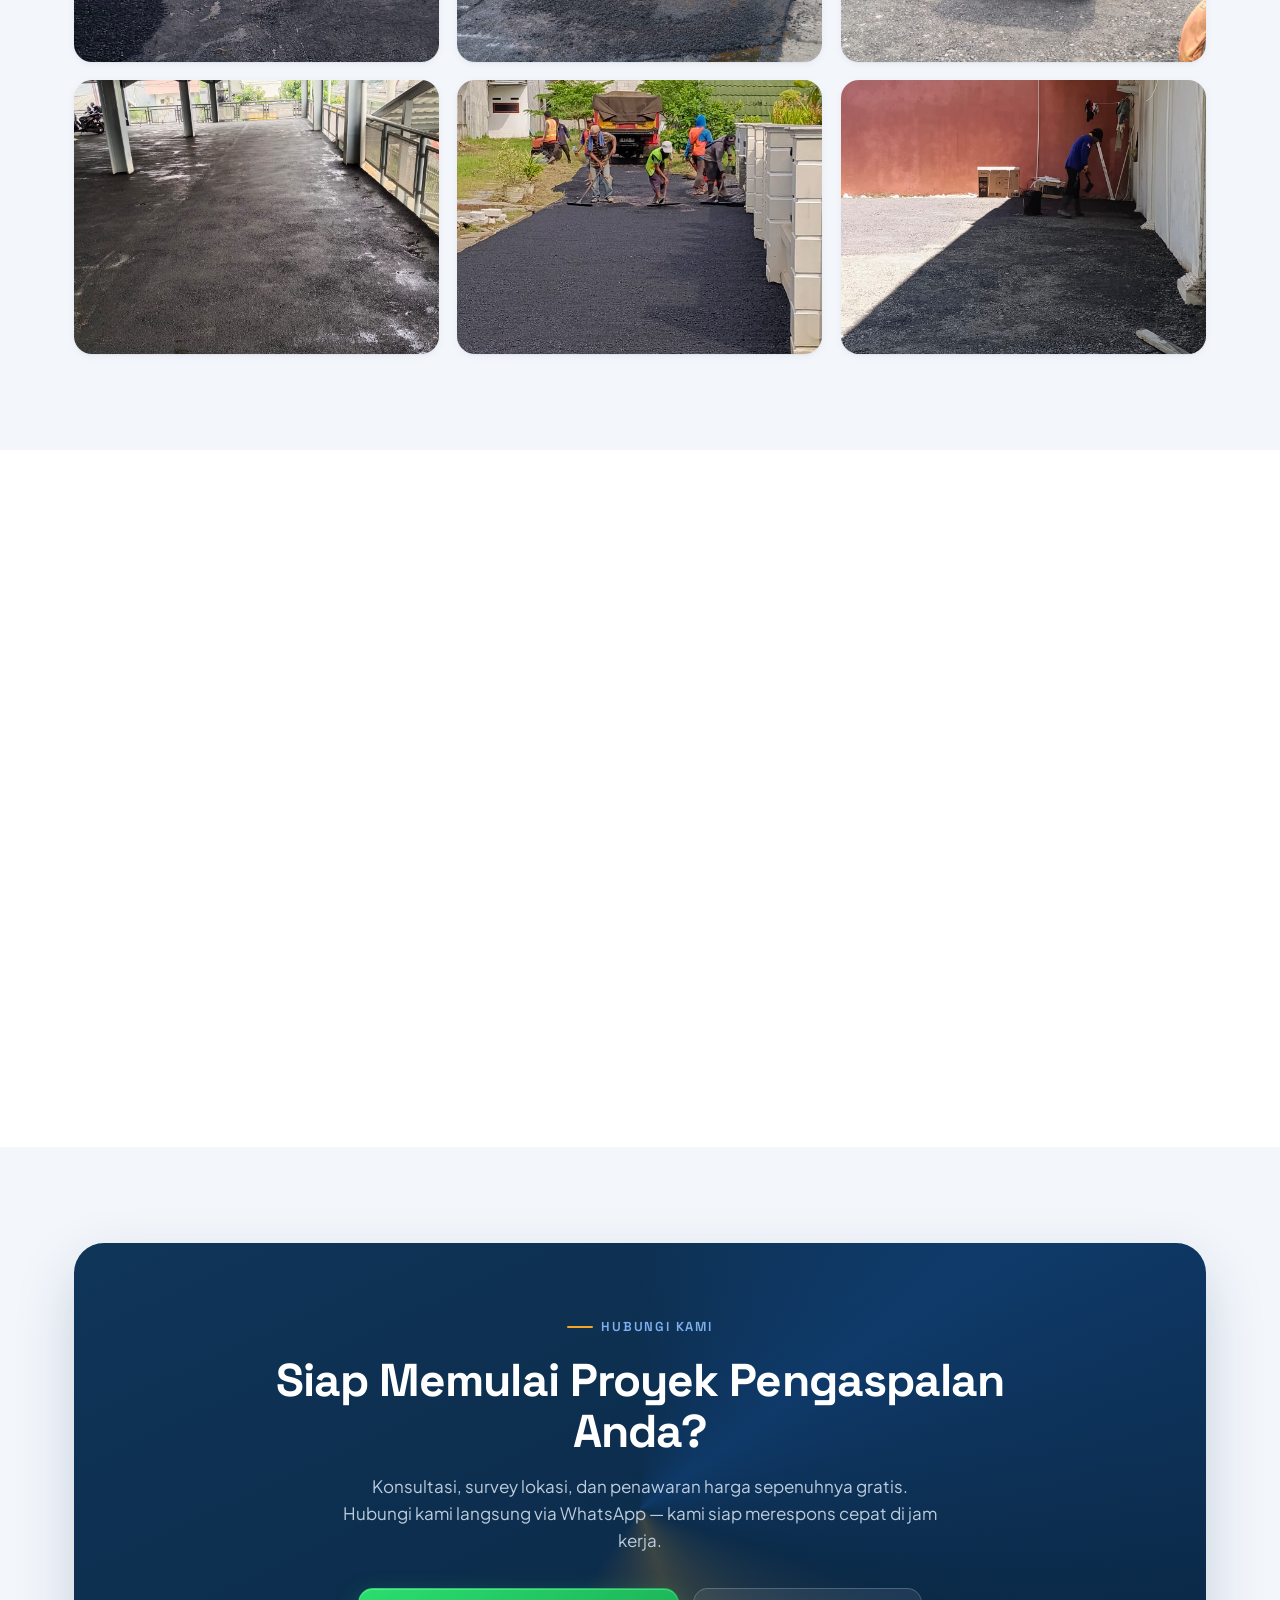
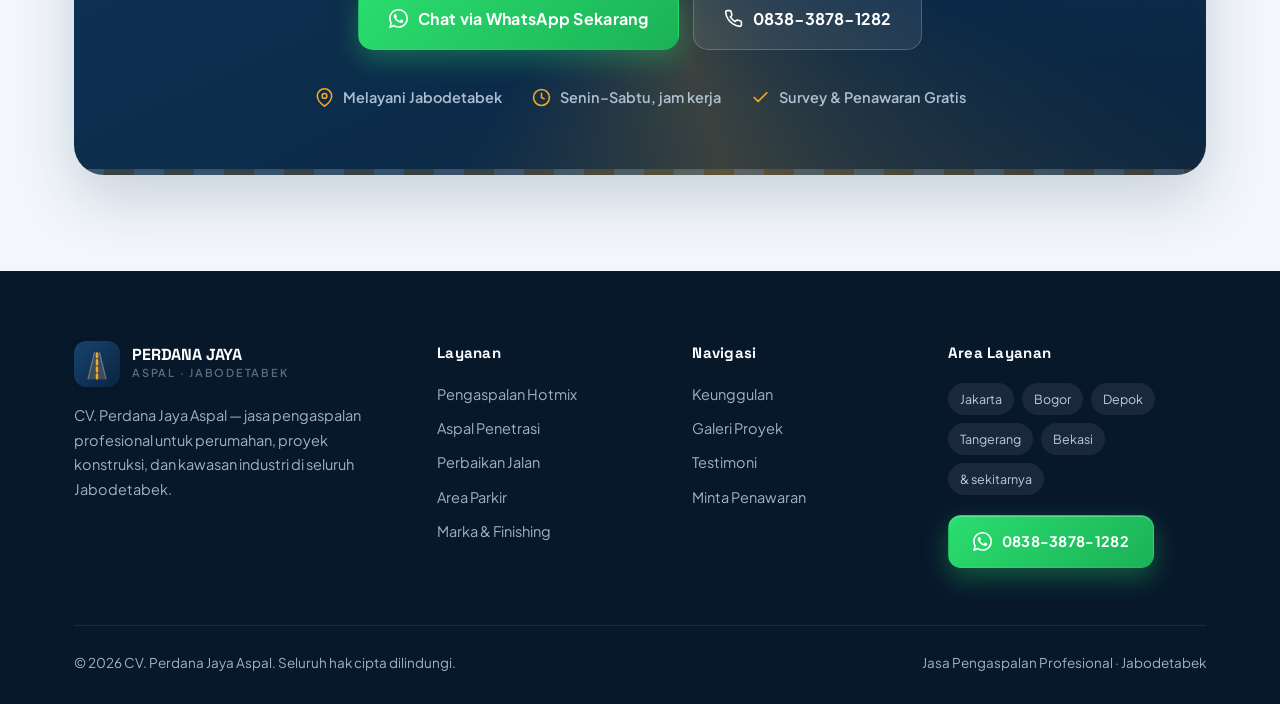
==== commit 910d3276: "Add cache busting for latest static assets" ====
--- a/index.html
+++ b/index.html
@@ -8,23 +8,23 @@
 <link rel="icon" href="data:image/svg+xml,<svg xmlns='http://www.w3.org/2000/svg' viewBox='0 0 48 48'><rect width='48' height='48' rx='12' fill='%230a2540'/><path d='M14.5 40 L21.4 12 L26.6 12 L33.5 40 Z' fill='%233e4b58'/><path d='M24 39 L24 13' stroke='%23F6A623' stroke-width='2.6' stroke-dasharray='4 3.4' stroke-linecap='round'/></svg>">
 <link rel="preconnect" href="https://fonts.googleapis.com">
 <link rel="preconnect" href="https://fonts.gstatic.com" crossorigin>
-<link rel="stylesheet" href="site/theme.css">
-<link rel="stylesheet" href="site/styles.css">
+<link rel="stylesheet" href="site/theme.css?v=20260607-0026">
+<link rel="stylesheet" href="site/styles.css?v=20260607-0026">
 </head>
 <body>
 <div id="app"></div>
 
 <!-- portable CMS core -->
-<script src="cms/cms.js"></script>
+<script src="cms/cms.js?v=20260607-0026"></script>
 <!-- this project (site) -->
-<script src="site/icons.js"></script>
-<script src="site/content.js"></script>
-<script src="site/images.js"></script>
-<script src="site/sections.js"></script>
-<script src="site/config.js"></script>
+<script src="site/icons.js?v=20260607-0026"></script>
+<script src="site/content.js?v=20260607-0026"></script>
+<script src="site/images.js?v=20260607-0026"></script>
+<script src="site/sections.js?v=20260607-0026"></script>
+<script src="site/config.js?v=20260607-0026"></script>
 <!-- engine + inline editor -->
-<script src="cms/render.js"></script>
-<script src="cms/edit.js"></script>
+<script src="cms/render.js?v=20260607-0026"></script>
+<script src="cms/edit.js?v=20260607-0026"></script>
 <script>
   // Embedded in the admin editor? wait for it to push content (edit mode).
   // Otherwise render the public page from saved content (or the seed).
--- a/site/styles.css
+++ b/site/styles.css
@@ -199,6 +199,8 @@
 .foot-col a:hover{color:var(--amber)}
 .foot-col a.btn-wa,.foot-col a.btn-wa:hover{color:#fff}
 .foot-col a.btn-wa svg{color:#fff;fill:#fff}
+/* keep footer buttons flex (the generic .foot-col a{display:block} would otherwise kill gap) */
+.foot-col a.btn{display:inline-flex}
 .area-tags{display:flex;flex-wrap:wrap;gap:8px}
 .area-tags span{font-size:12.5px;background:rgba(255,255,255,.07);padding:6px 12px;border-radius:30px;color:#bcccdd}
 .foot-bottom{padding-top:26px;display:flex;justify-content:space-between;flex-wrap:wrap;gap:12px;font-size:13.5px}
@@ -254,13 +256,16 @@
   .nav-links{display:none}
   .nav-links.mobile-open{display:flex;position:absolute;top:74px;left:0;right:0;flex-direction:column;background:#fff;padding:20px 24px;gap:4px;border-bottom:1px solid var(--line);box-shadow:var(--shadow-md)}
   .nav-links.mobile-open a{padding:12px 0;width:100%;border-bottom:1px solid var(--line)}
-  .nav-cta .btn-outline{display:none}
+  .nav-cta{display:none}            /* header WA button -> use hamburger + floating WA on mobile */
   .hamburger{display:flex}
   .svc-grid,.seg-grid,.test-grid,.gal-grid,.proc-grid{grid-template-columns:1fr}
   .stat:nth-child(odd)::after{display:none}
-  .hero h1{font-size:clamp(34px,9vw,46px)}
-  .fc-1{left:-8px;top:14px}.fc-2{right:-8px;bottom:18px}
-  .float-card{padding:12px 14px}.float-card strong{font-size:15px}
+  .hero{padding:48px 0 70px}
+  .hero h1{font-size:clamp(30px,8vw,42px)}
+  .hero p.lead{font-size:17px}
+  /* keep floating cards fully inside the viewport (was overflowing -> horizontal scroll) */
+  .fc-1{left:8px;top:12px}.fc-2{right:8px;bottom:14px}
+  .float-card{padding:11px 13px;max-width:64%}.float-card strong{font-size:15px}
   .cta-card{padding:44px 22px}
   .foot-grid{grid-template-columns:1fr}
   .wa-float .wa-label{display:none}
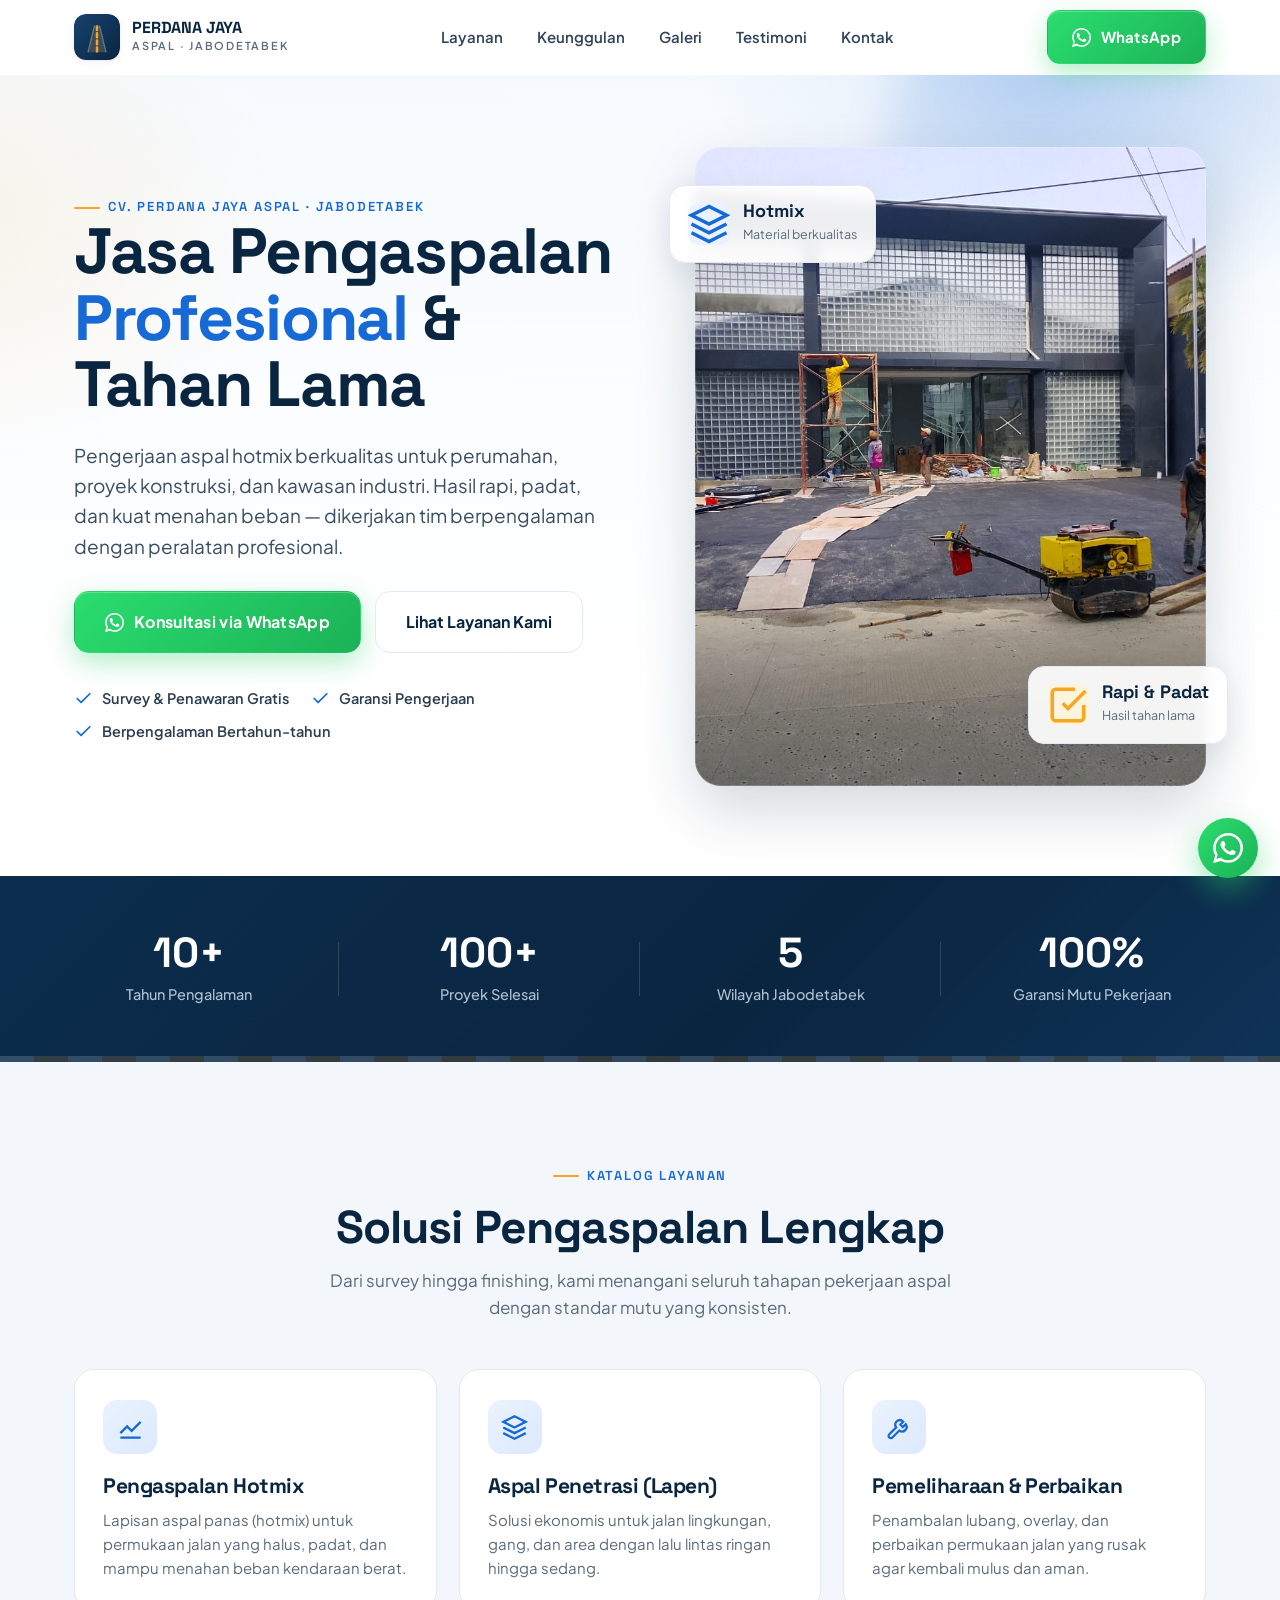
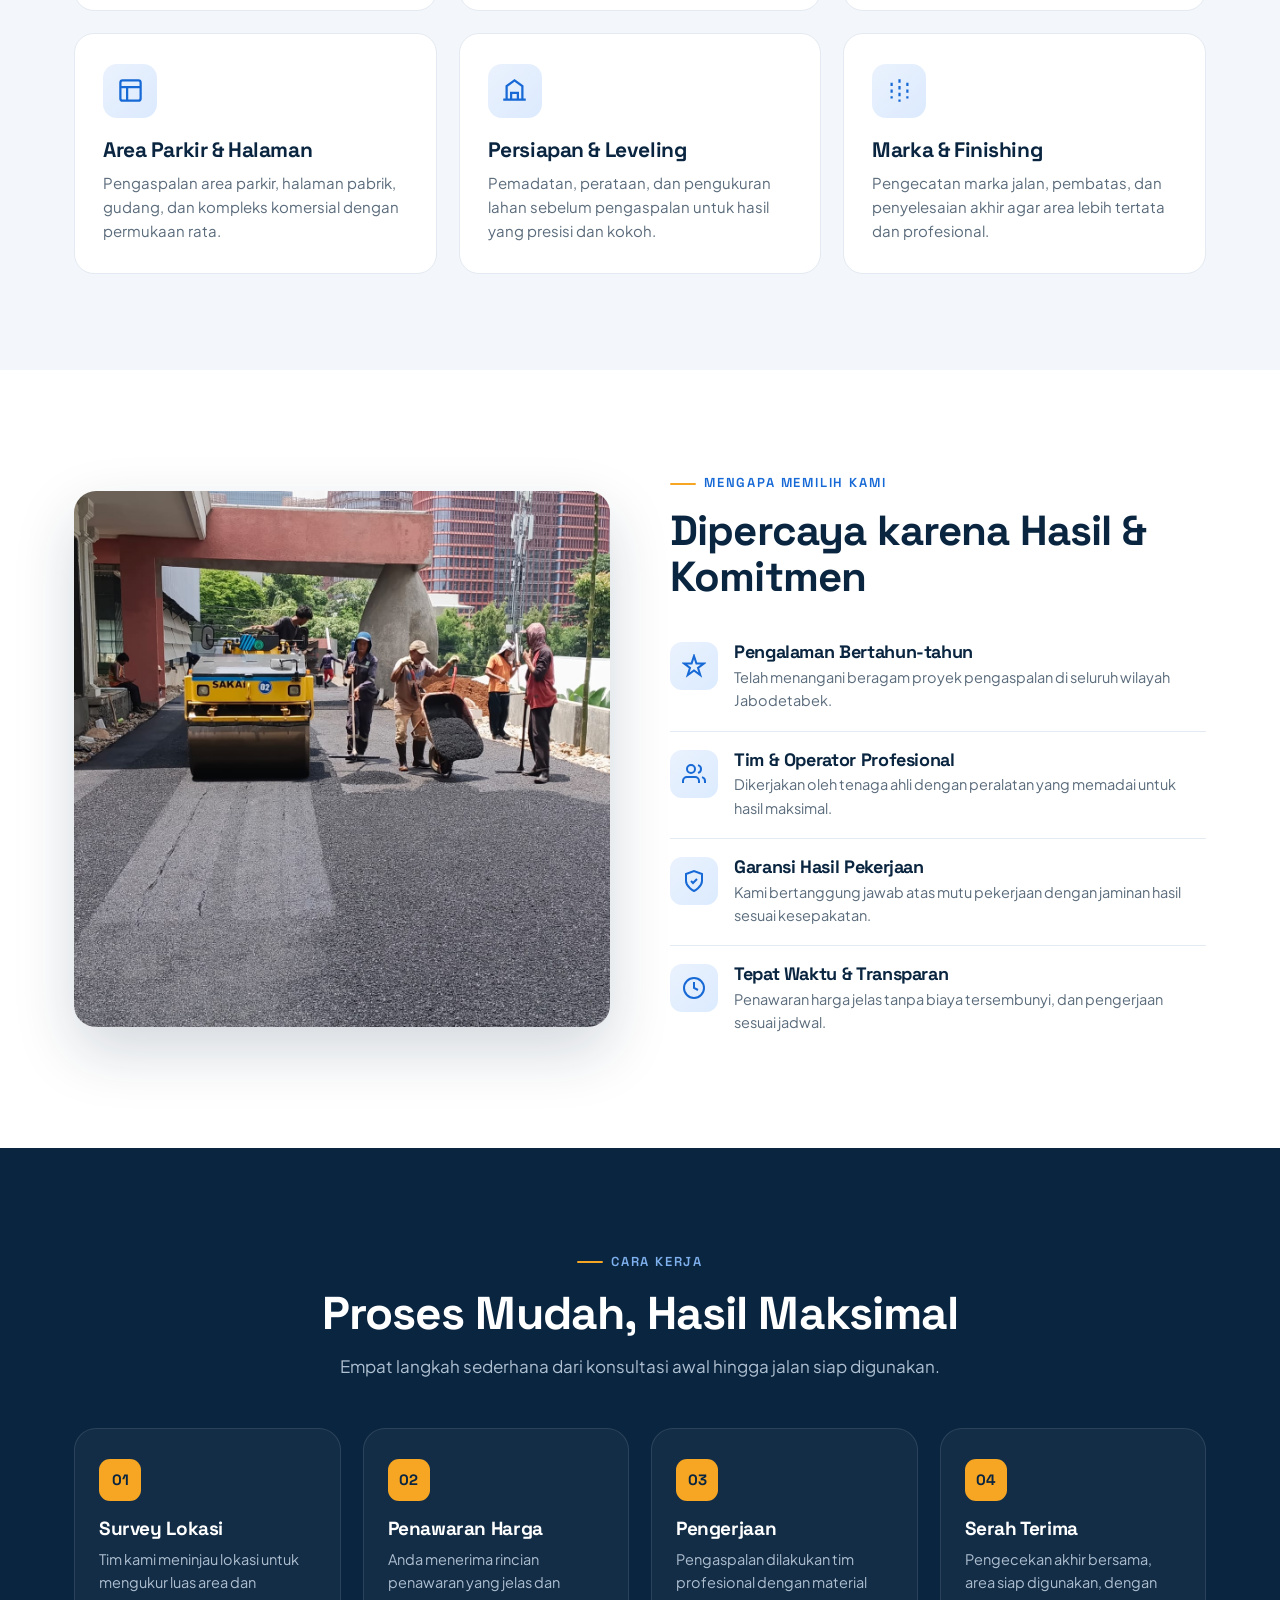
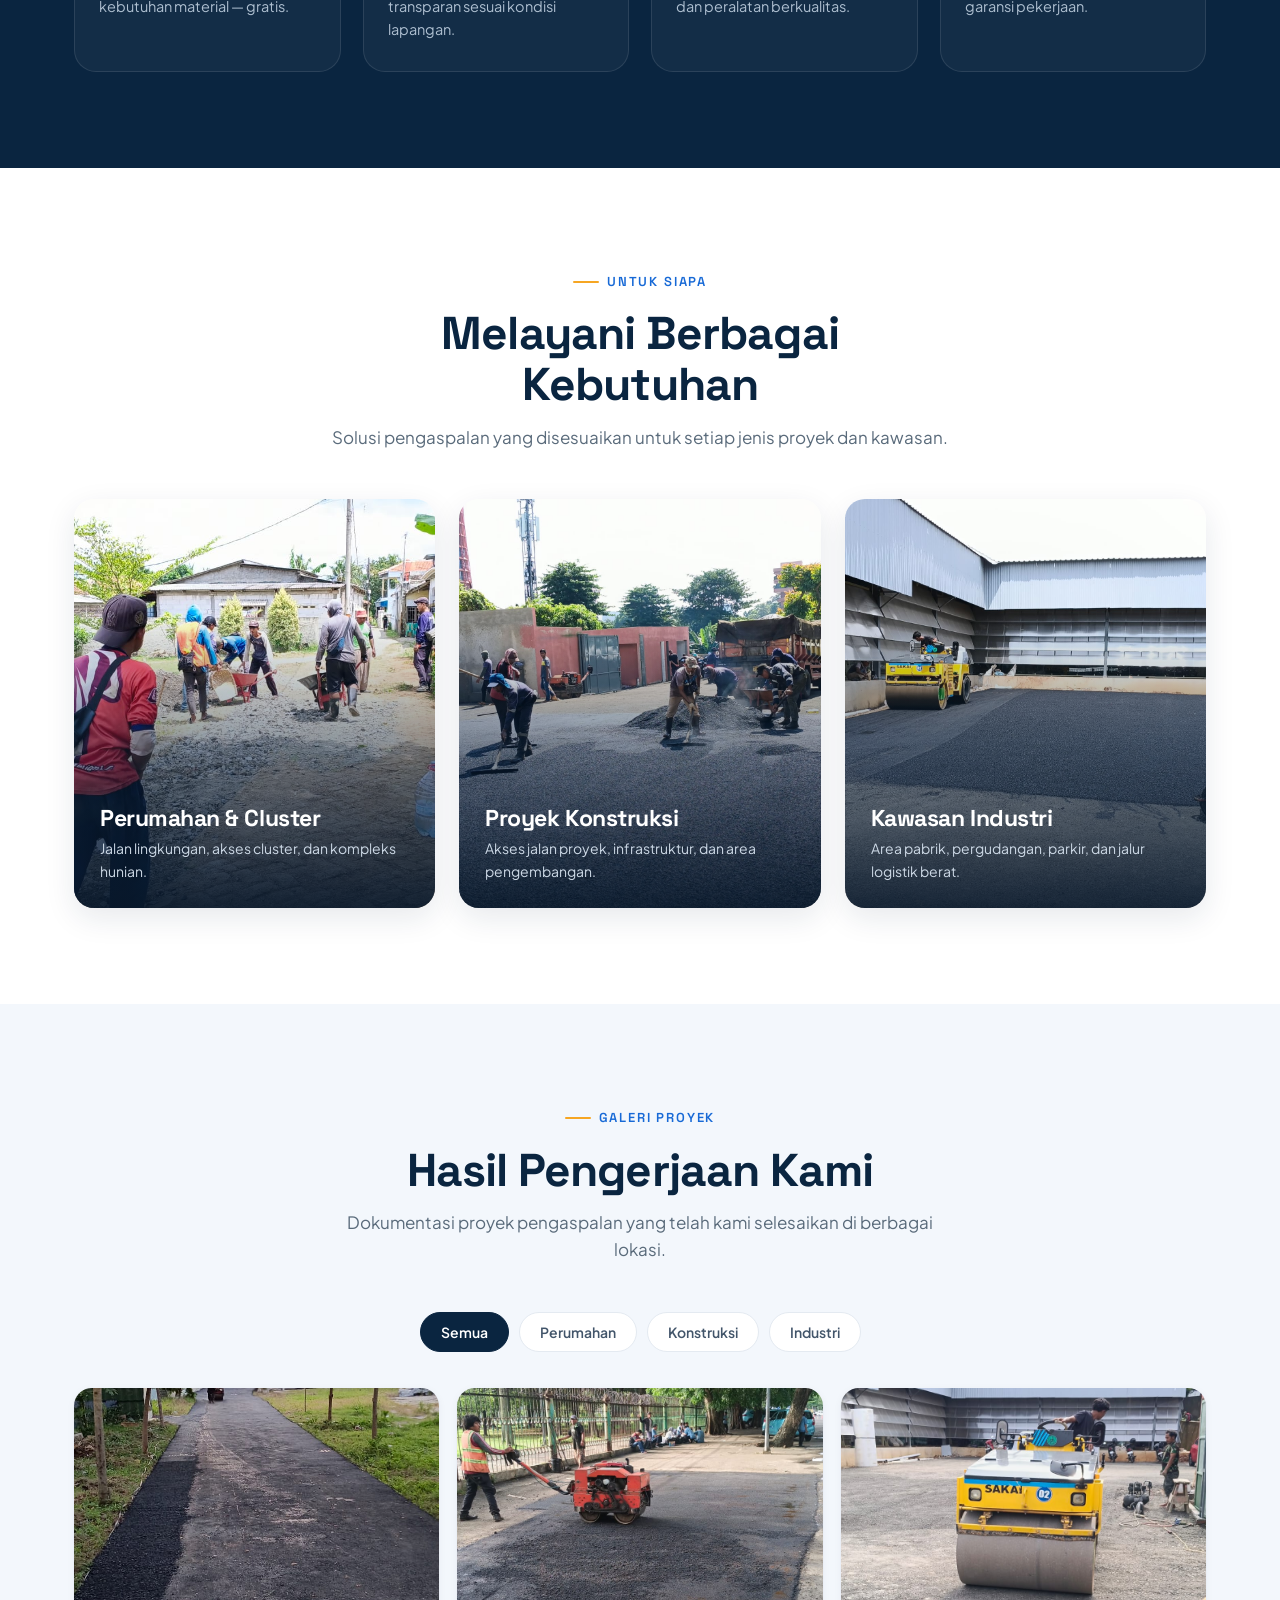
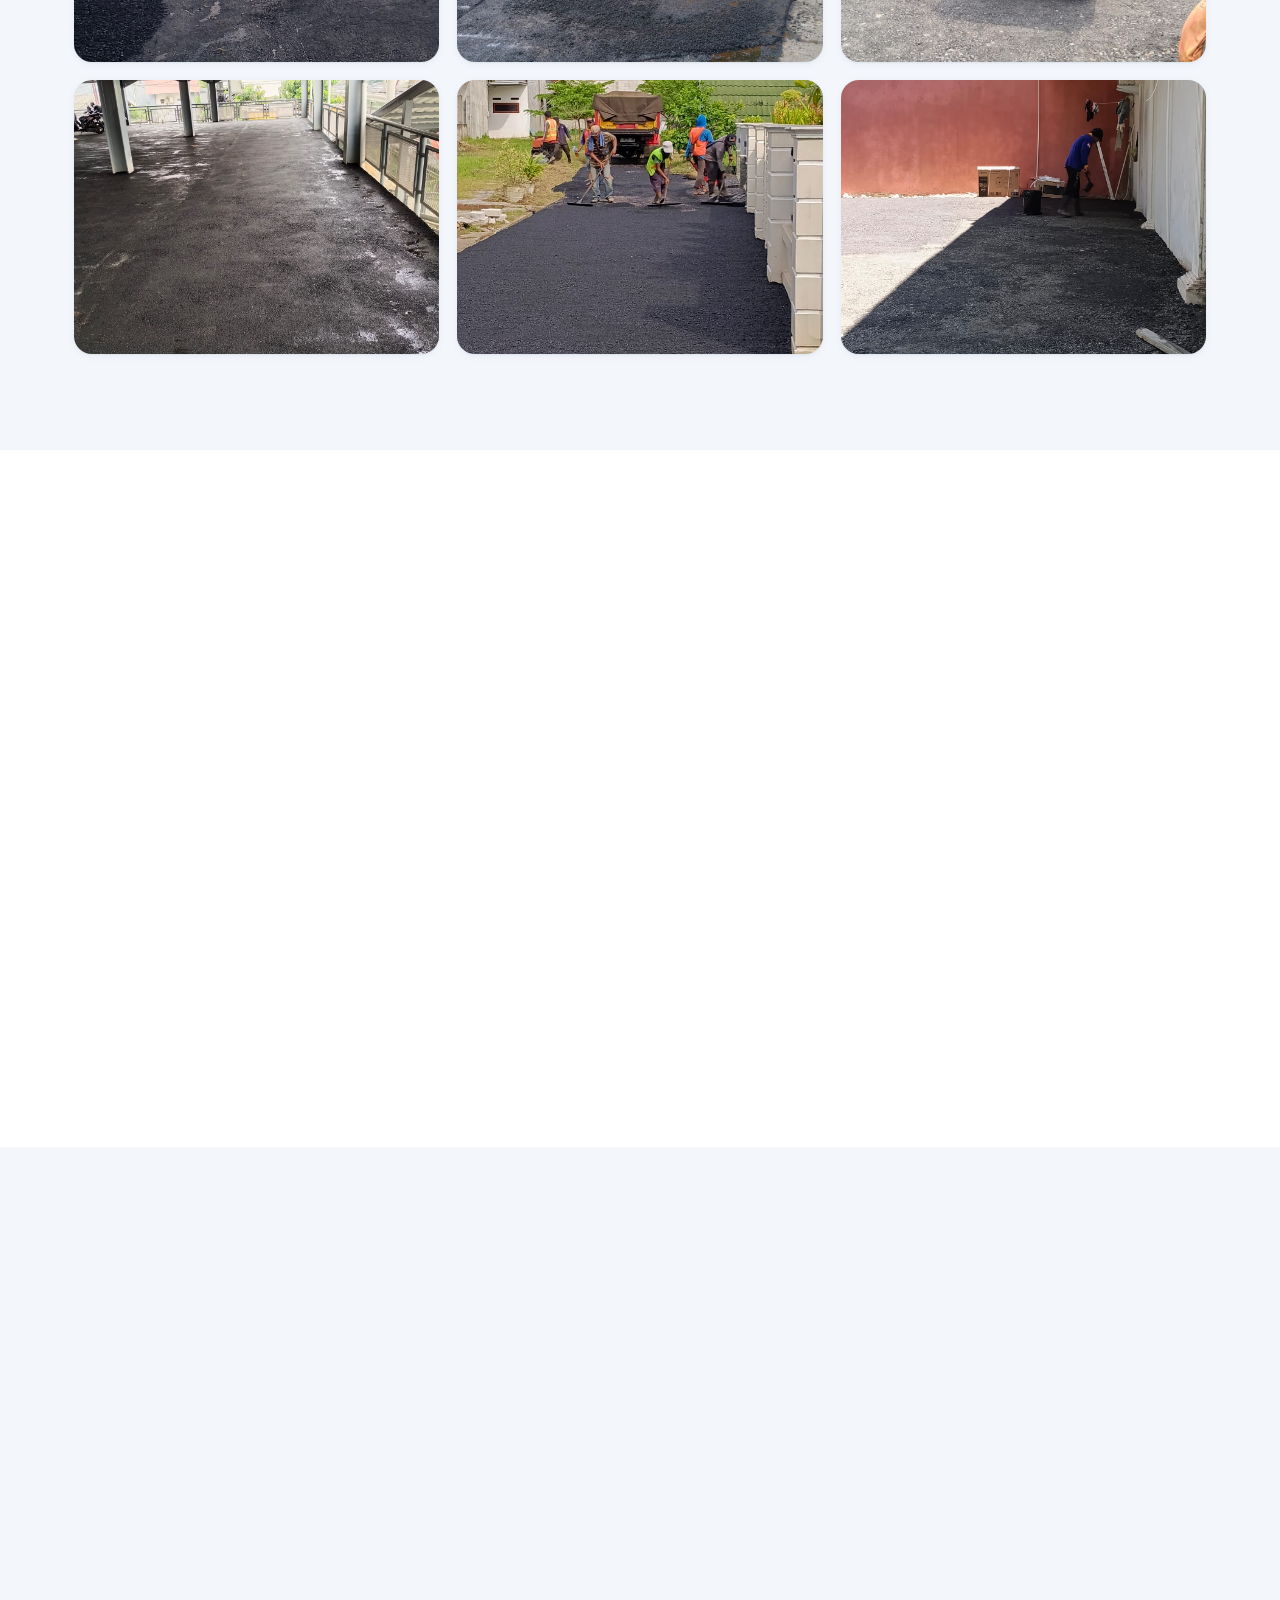
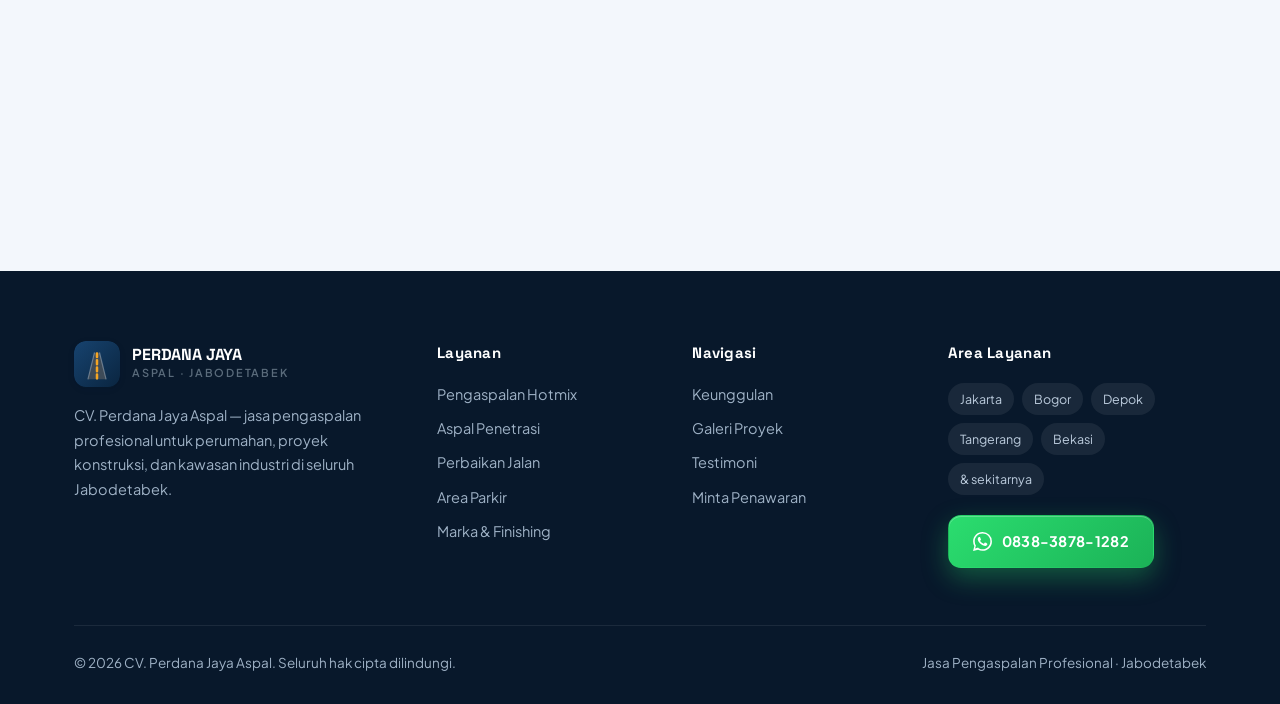
==== commit d99a3ab7: "Adopt CMS Admin Panel (Plug & Play) template - Swap engine + admin to the plug & play template (cms/" ====
--- a/index.html
+++ b/index.html
@@ -5,31 +5,25 @@
 <meta name="viewport" content="width=device-width, initial-scale=1.0">
 <title>CV. Perdana Jaya Aspal — Jasa Pengaspalan Profesional Jabodetabek</title>
 <meta name="description" content="CV. Perdana Jaya Aspal — jasa pengaspalan hotmix profesional untuk perumahan, proyek konstruksi, dan kawasan industri di Jabodetabek. Survey & penawaran gratis.">
-<link rel="icon" href="data:image/svg+xml,<svg xmlns='http://www.w3.org/2000/svg' viewBox='0 0 48 48'><rect width='48' height='48' rx='12' fill='%230a2540'/><path d='M14.5 40 L21.4 12 L26.6 12 L33.5 40 Z' fill='%233e4b58'/><path d='M24 39 L24 13' stroke='%23F6A623' stroke-width='2.6' stroke-dasharray='4 3.4' stroke-linecap='round'/></svg>">
 <link rel="preconnect" href="https://fonts.googleapis.com">
 <link rel="preconnect" href="https://fonts.gstatic.com" crossorigin>
-<link rel="stylesheet" href="site/theme.css?v=20260607-0026">
-<link rel="stylesheet" href="site/styles.css?v=20260607-0026">
+<link rel="stylesheet" href="site/theme.css?v=20260607-tmpl">
+<link rel="stylesheet" href="site/styles.css?v=20260607-tmpl">
 </head>
 <body>
 <div id="app"></div>
 
-<!-- portable CMS core -->
-<script src="cms/cms.js?v=20260607-0026"></script>
-<!-- this project (site) -->
-<script src="site/icons.js?v=20260607-0026"></script>
-<script src="site/content.js?v=20260607-0026"></script>
-<script src="site/images.js?v=20260607-0026"></script>
-<script src="site/sections.js?v=20260607-0026"></script>
-<script src="site/config.js?v=20260607-0026"></script>
-<!-- engine + inline editor -->
-<script src="cms/render.js?v=20260607-0026"></script>
-<script src="cms/edit.js?v=20260607-0026"></script>
+<script src="cms/cms.js?v=20260607-tmpl"></script>
+<script src="site/icons.js?v=20260607-tmpl"></script>
+<script src="site/content.js?v=20260607-tmpl"></script>
+<script src="site/images.js?v=20260607-tmpl"></script>
+<script src="site/sections.js?v=20260607-tmpl"></script>
+<script src="site/config.js?v=20260607-tmpl"></script>
+<script src="cms/render.js?v=20260607-tmpl"></script>
+<script src="cms/edit.js?v=20260607-tmpl"></script>
 <script>
-  // Embedded in the admin editor? wait for it to push content (edit mode).
-  // Otherwise render the public page from saved content (or the seed).
-  if(window.parent && window.parent!==window){
-    parent.postMessage({type:'cms-frame-ready'},'*');
+  if (window.parent && window.parent !== window) {
+    parent.postMessage({ type: 'cms-frame-ready' }, '*');
   } else {
     CMS.render(CMS.load(), {});
   }
--- a/site/styles.css
+++ b/site/styles.css
@@ -226,18 +226,33 @@
 .lightbox .lb-close:hover{background:rgba(255,255,255,.28);transform:rotate(90deg)}
 
 /* ============================================================
-   MOTION — "wow but light": only transform + opacity (GPU), no layout
+   MOTION — modern & light: ONLY transform + opacity (GPU compositor),
+   no layout/paint thrash. Expo-out easing for that smooth, expensive feel.
+   `will-change` is applied transiently (only before reveal) so we don't
+   pin hundreds of layers on low-end phones.
    ============================================================ */
-.reveal{opacity:0;transform:translateY(28px);transition:opacity .7s cubic-bezier(.2,.7,.2,1), transform .7s cubic-bezier(.2,.7,.2,1);will-change:transform,opacity}
-.reveal.fade{transform:none}
-.reveal.left{transform:translateX(-36px)}
-.reveal.right{transform:translateX(36px)}
-.reveal.zoom{transform:scale(.92)}
-.reveal.in{opacity:1;transform:none}
-.reveal.d1{transition-delay:.08s}.reveal.d2{transition-delay:.16s}.reveal.d3{transition-delay:.24s}.reveal.d4{transition-delay:.32s}.reveal.d5{transition-delay:.40s}
+:root{ --ease-out-expo:cubic-bezier(.16,1,.3,1); --rev-dur:.85s; }
+.reveal{opacity:0;transform:translateY(30px);transition:opacity var(--rev-dur) var(--ease-out-expo), transform var(--rev-dur) var(--ease-out-expo)}
+.reveal:not(.in){will-change:transform,opacity}
+.reveal.fade{transform:translateY(14px)}
+.reveal.left{transform:translateX(-40px)}
+.reveal.right{transform:translateX(40px)}
+.reveal.zoom{transform:scale(.9) translateY(24px)}
+.reveal.in{opacity:1;transform:none;will-change:auto}
+.reveal.d1{transition-delay:.07s}.reveal.d2{transition-delay:.14s}.reveal.d3{transition-delay:.21s}.reveal.d4{transition-delay:.28s}.reveal.d5{transition-delay:.35s}
 
 /* tilt on hover for media cards (subtle, GPU-cheap) */
-.tilt{transition:transform .3s ease}
+.tilt{transition:transform .35s var(--ease-out-expo)}
+
+/* ---------- LITE MODE (old phones / reduced-motion): kill continuous loops,
+   keep the smooth one-shot reveals. Toggled by JS via body.lite ---------- */
+body.lite .hero::before{animation:none}
+body.lite .cta-card::before{animation:none;opacity:.25}
+body.lite .wa-float::before{animation:none}
+body.lite .float-card{animation:none}
+body.lite .btn::after{display:none}
+body.lite .reveal{transition-duration:.55s}
+body.lite .tilt{transition:none}
 
 /* ---------- Mobile ---------- */
 @media(max-width:980px){
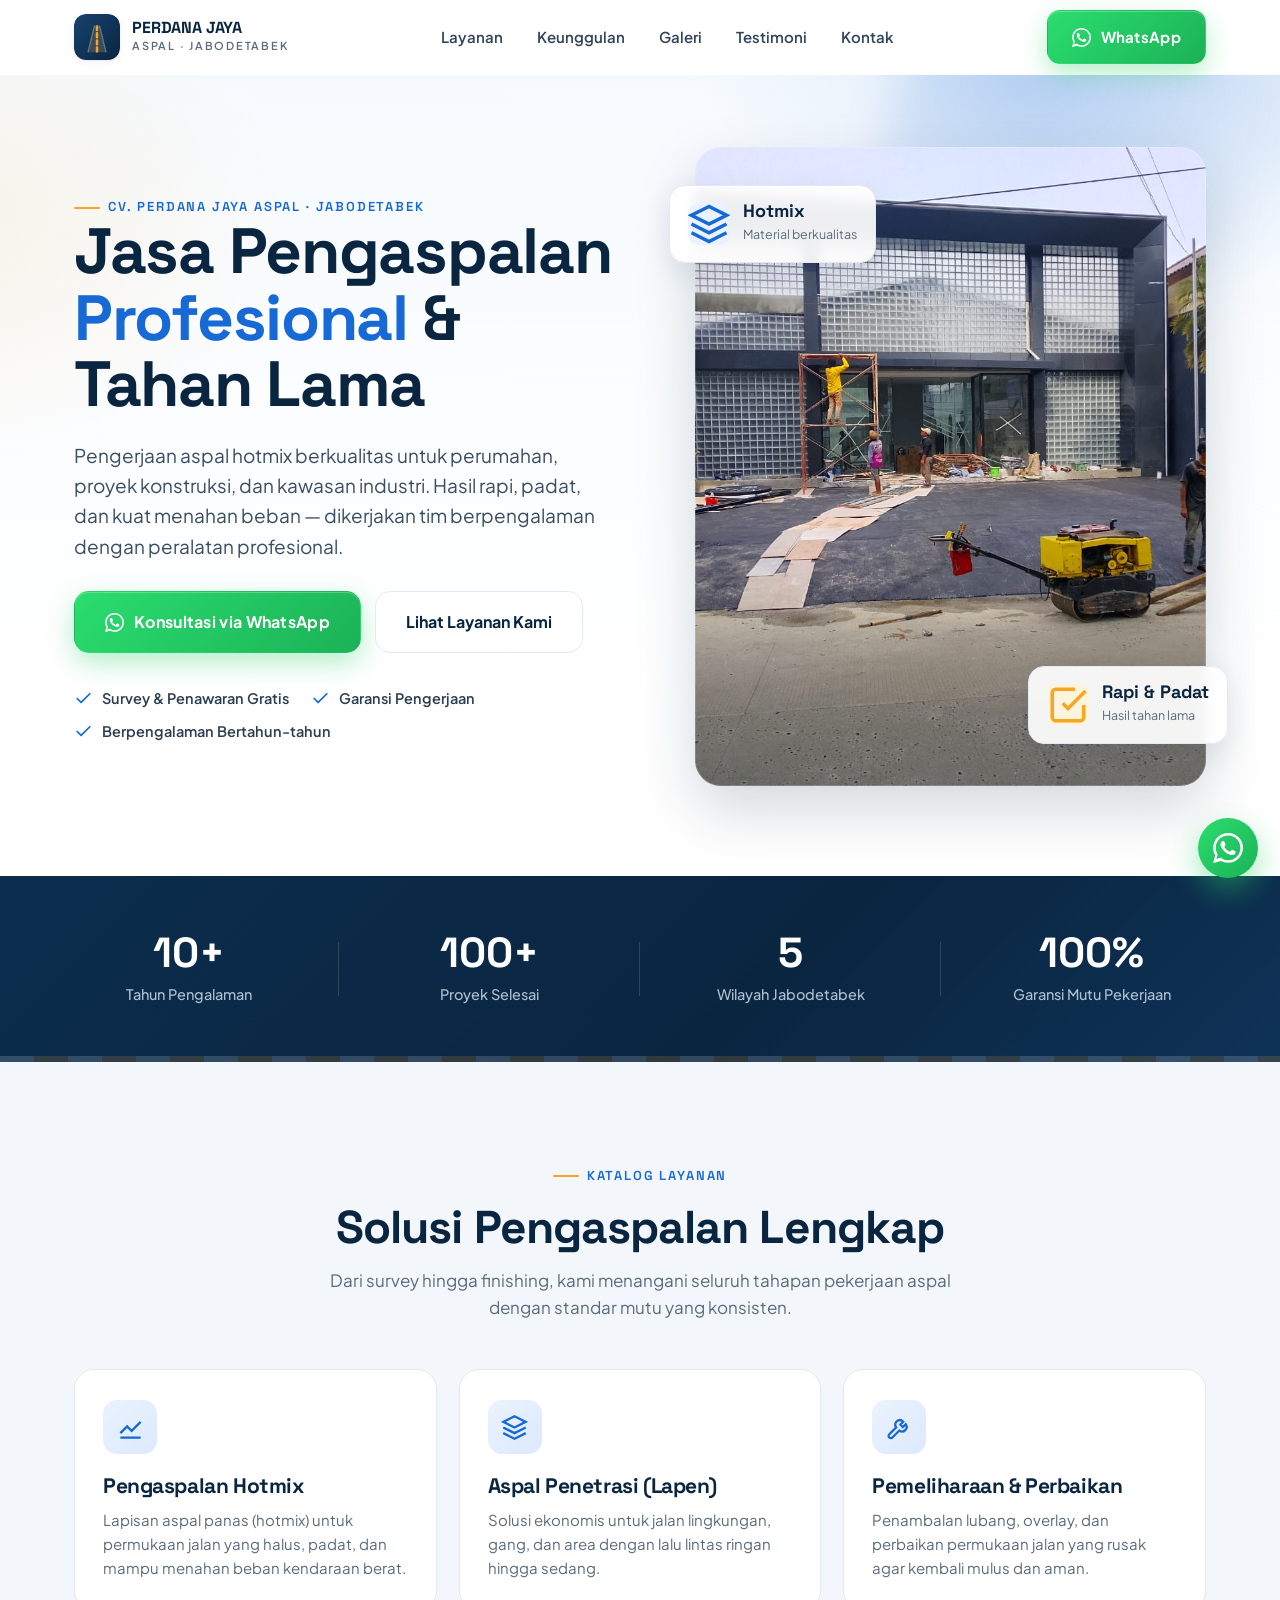
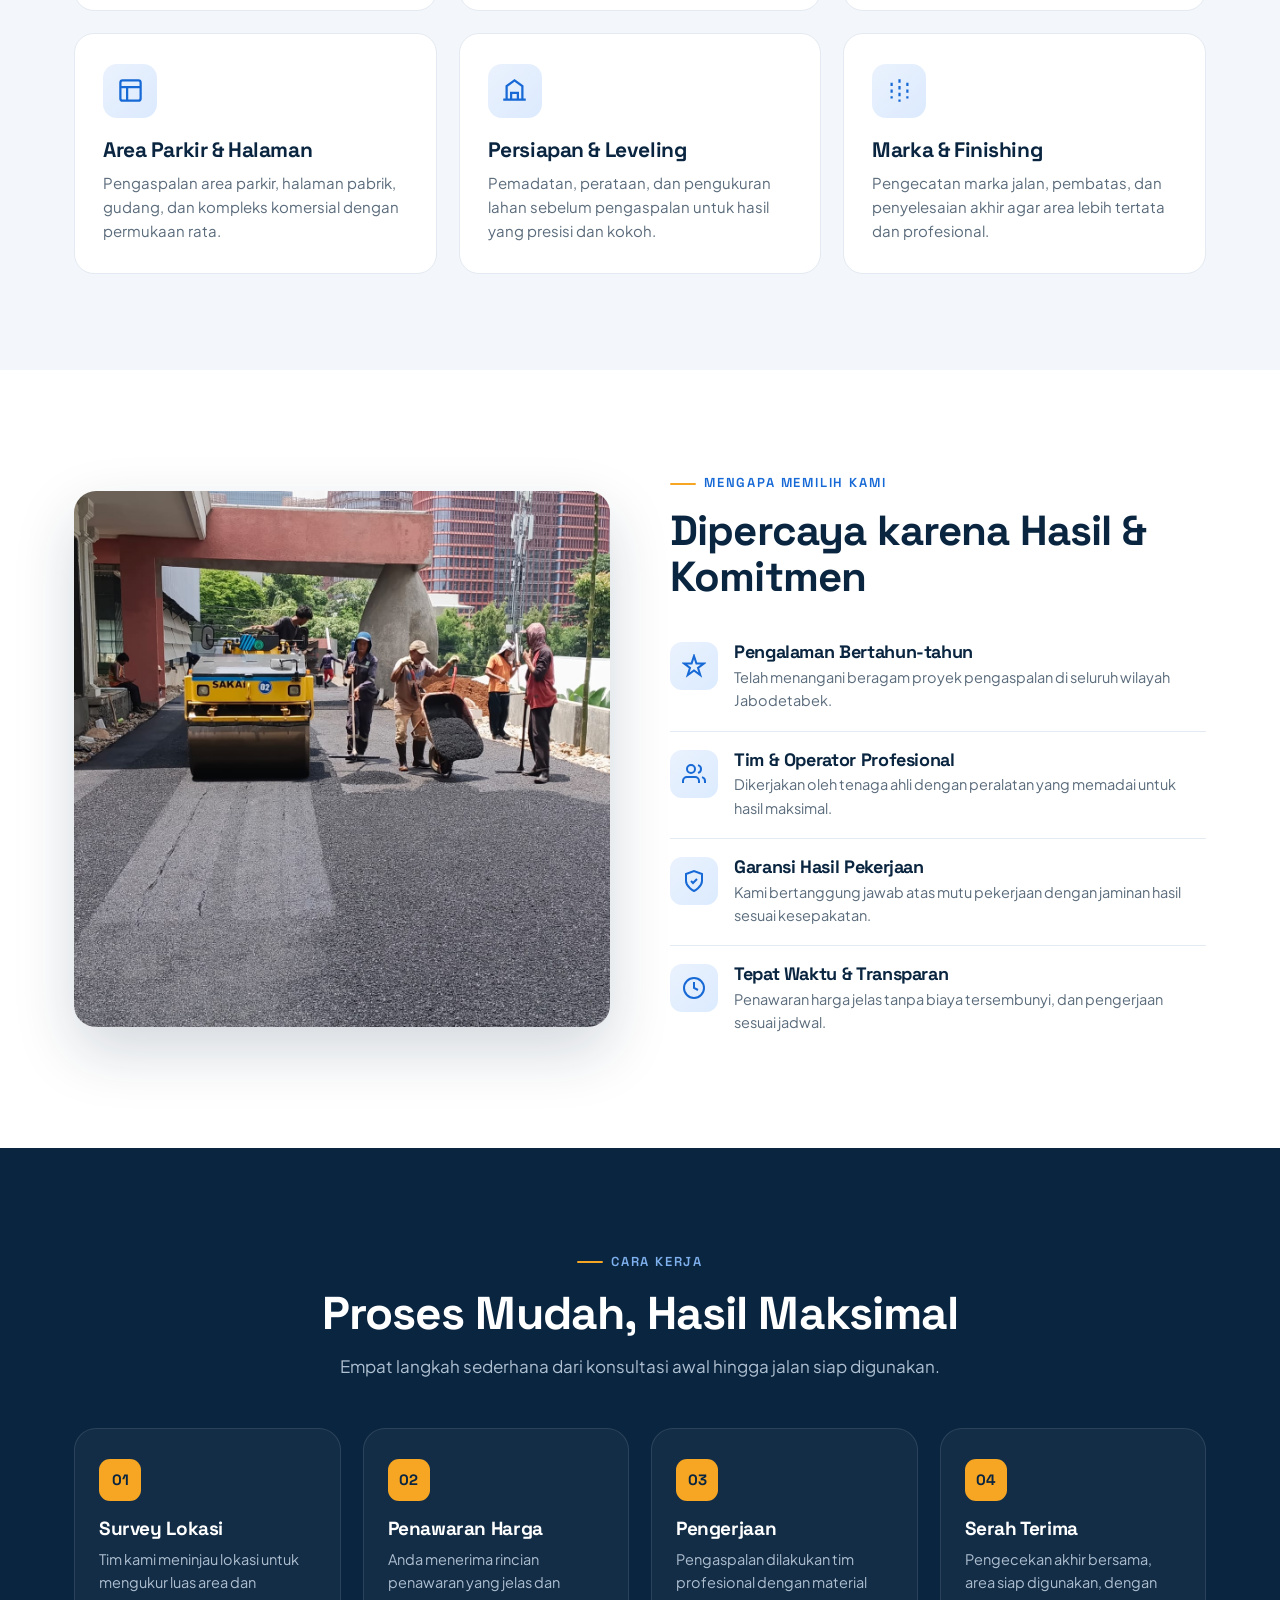
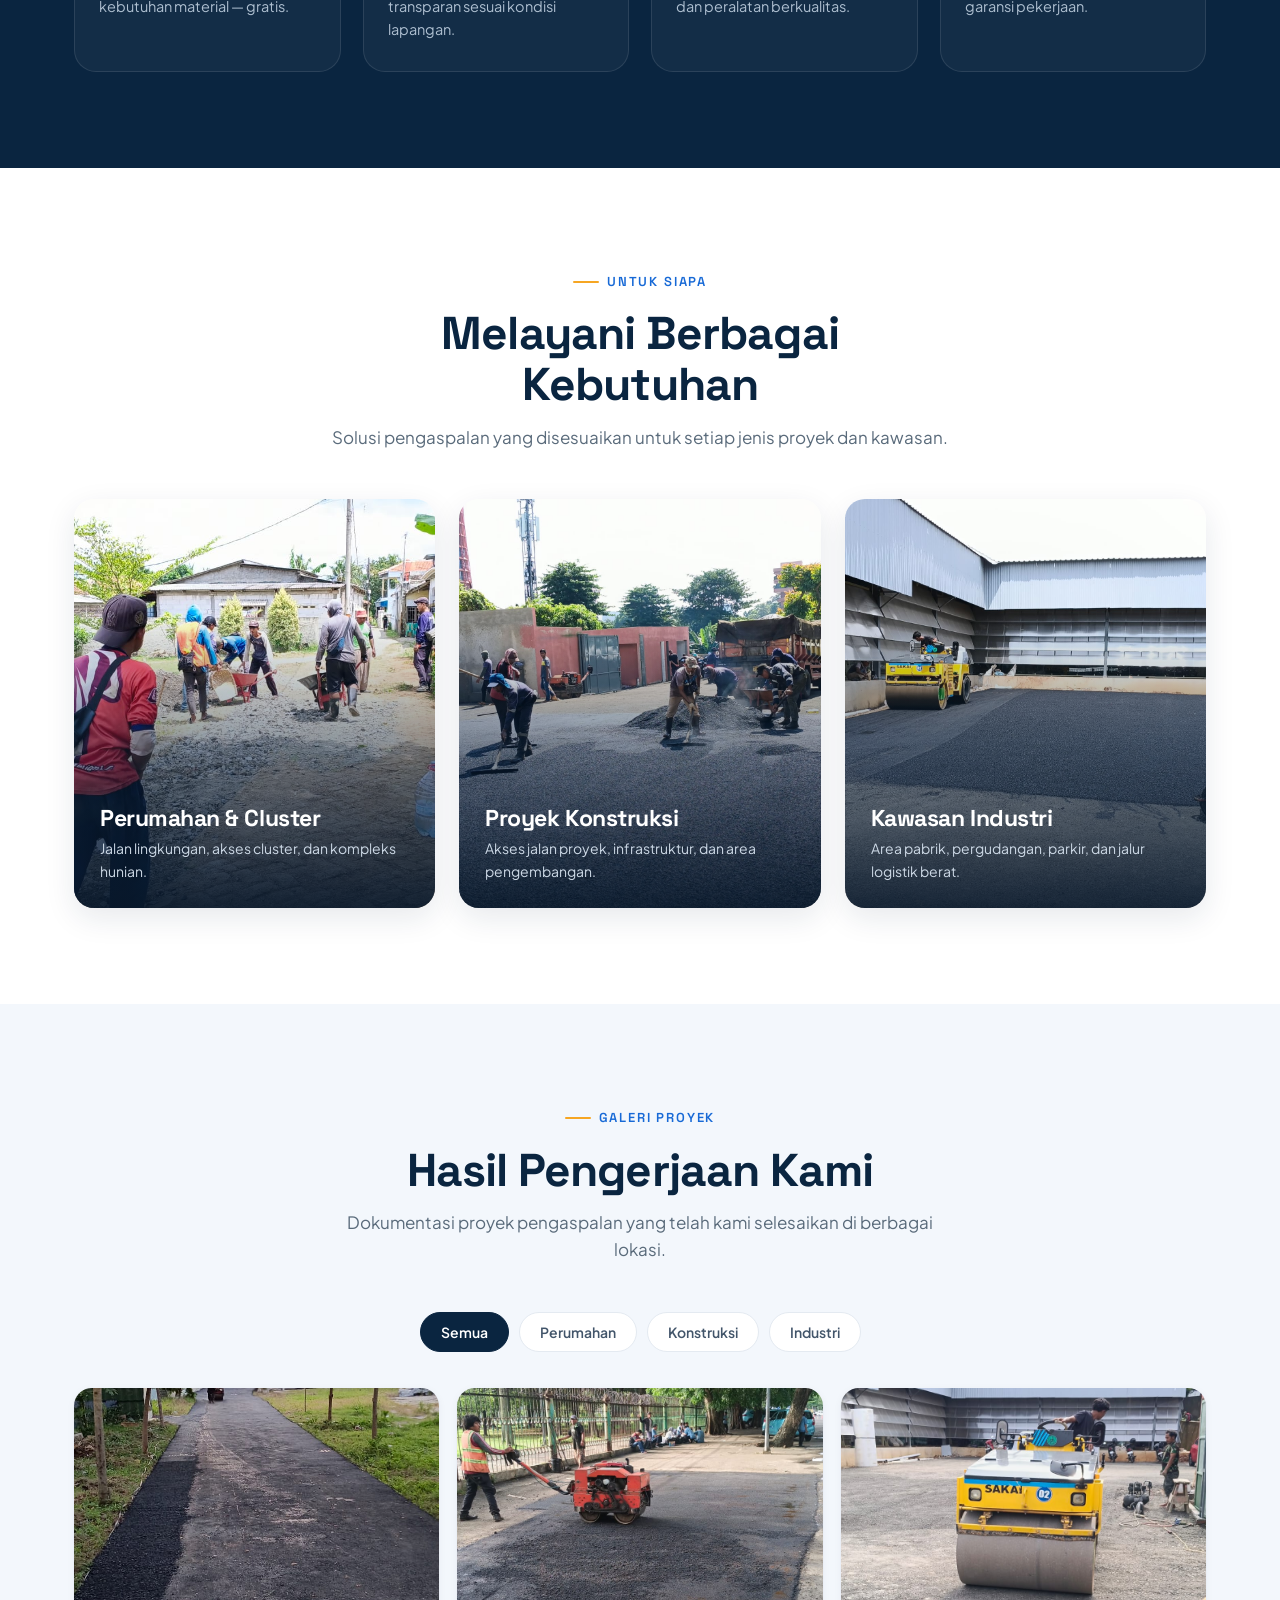
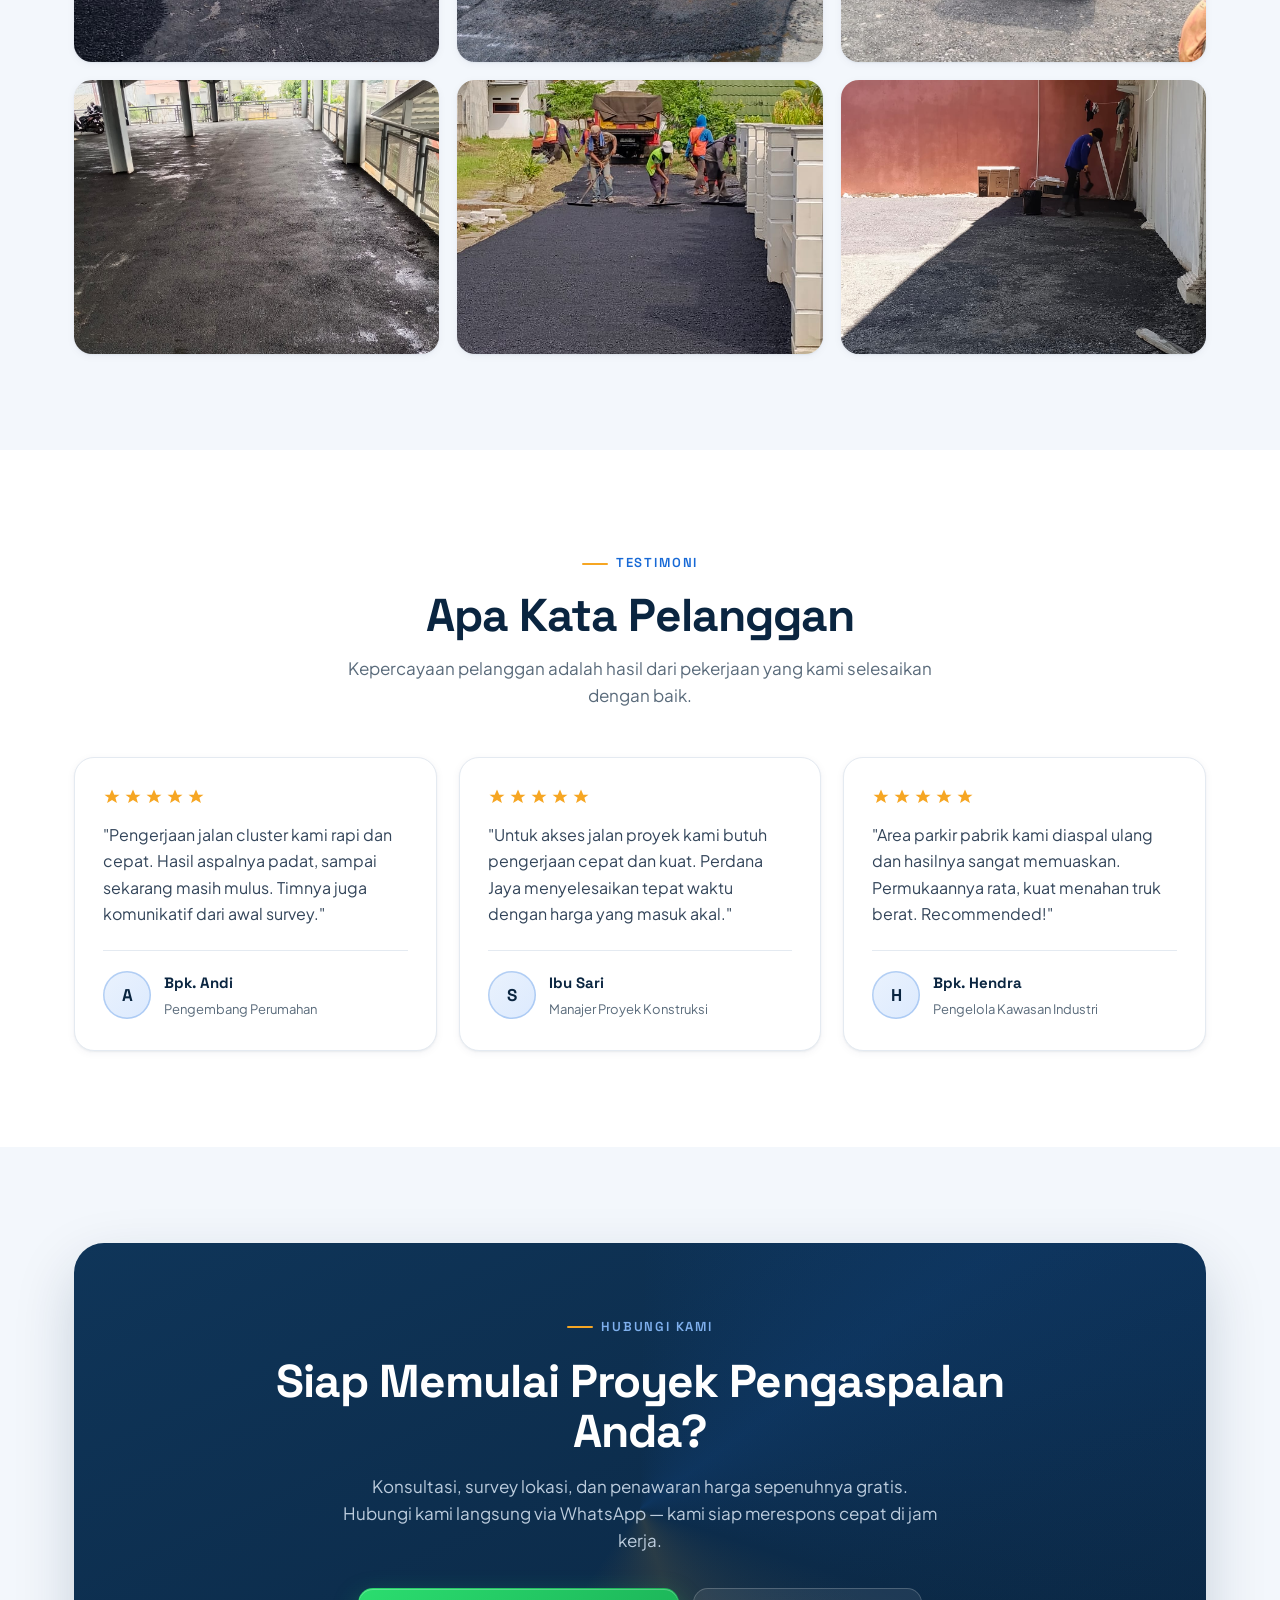
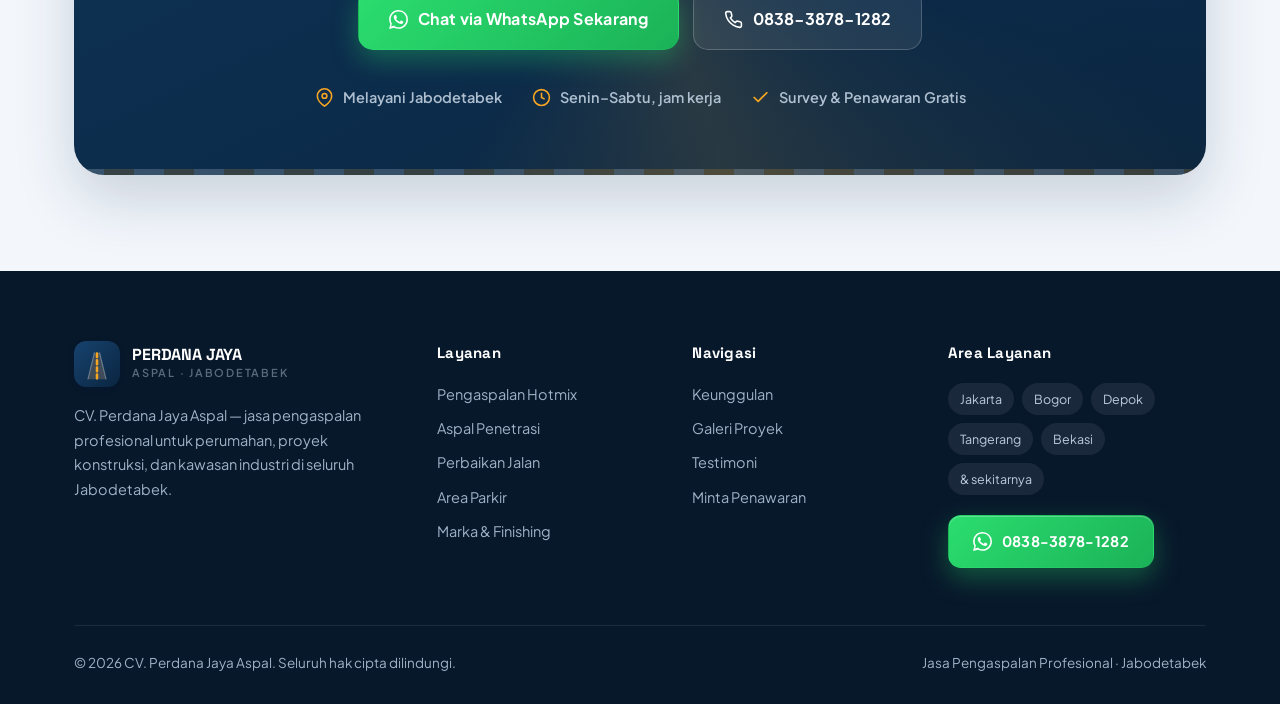
==== commit 34c4dc24: "Update admin to latest template: login screen polish - Smaller login title (42->34px, mobile 30px); " ====
--- a/index.html
+++ b/index.html
@@ -7,20 +7,20 @@
 <meta name="description" content="CV. Perdana Jaya Aspal — jasa pengaspalan hotmix profesional untuk perumahan, proyek konstruksi, dan kawasan industri di Jabodetabek. Survey & penawaran gratis.">
 <link rel="preconnect" href="https://fonts.googleapis.com">
 <link rel="preconnect" href="https://fonts.gstatic.com" crossorigin>
-<link rel="stylesheet" href="site/theme.css?v=20260607-tmpl">
-<link rel="stylesheet" href="site/styles.css?v=20260607-tmpl">
+<link rel="stylesheet" href="site/theme.css?v=20260607-login2">
+<link rel="stylesheet" href="site/styles.css?v=20260607-login2">
 </head>
 <body>
 <div id="app"></div>
 
-<script src="cms/cms.js?v=20260607-tmpl"></script>
-<script src="site/icons.js?v=20260607-tmpl"></script>
-<script src="site/content.js?v=20260607-tmpl"></script>
-<script src="site/images.js?v=20260607-tmpl"></script>
-<script src="site/sections.js?v=20260607-tmpl"></script>
-<script src="site/config.js?v=20260607-tmpl"></script>
-<script src="cms/render.js?v=20260607-tmpl"></script>
-<script src="cms/edit.js?v=20260607-tmpl"></script>
+<script src="cms/cms.js?v=20260607-login2"></script>
+<script src="site/icons.js?v=20260607-login2"></script>
+<script src="site/content.js?v=20260607-login2"></script>
+<script src="site/images.js?v=20260607-login2"></script>
+<script src="site/sections.js?v=20260607-login2"></script>
+<script src="site/config.js?v=20260607-login2"></script>
+<script src="cms/render.js?v=20260607-login2"></script>
+<script src="cms/edit.js?v=20260607-login2"></script>
 <script>
   if (window.parent && window.parent !== window) {
     parent.postMessage({ type: 'cms-frame-ready' }, '*');
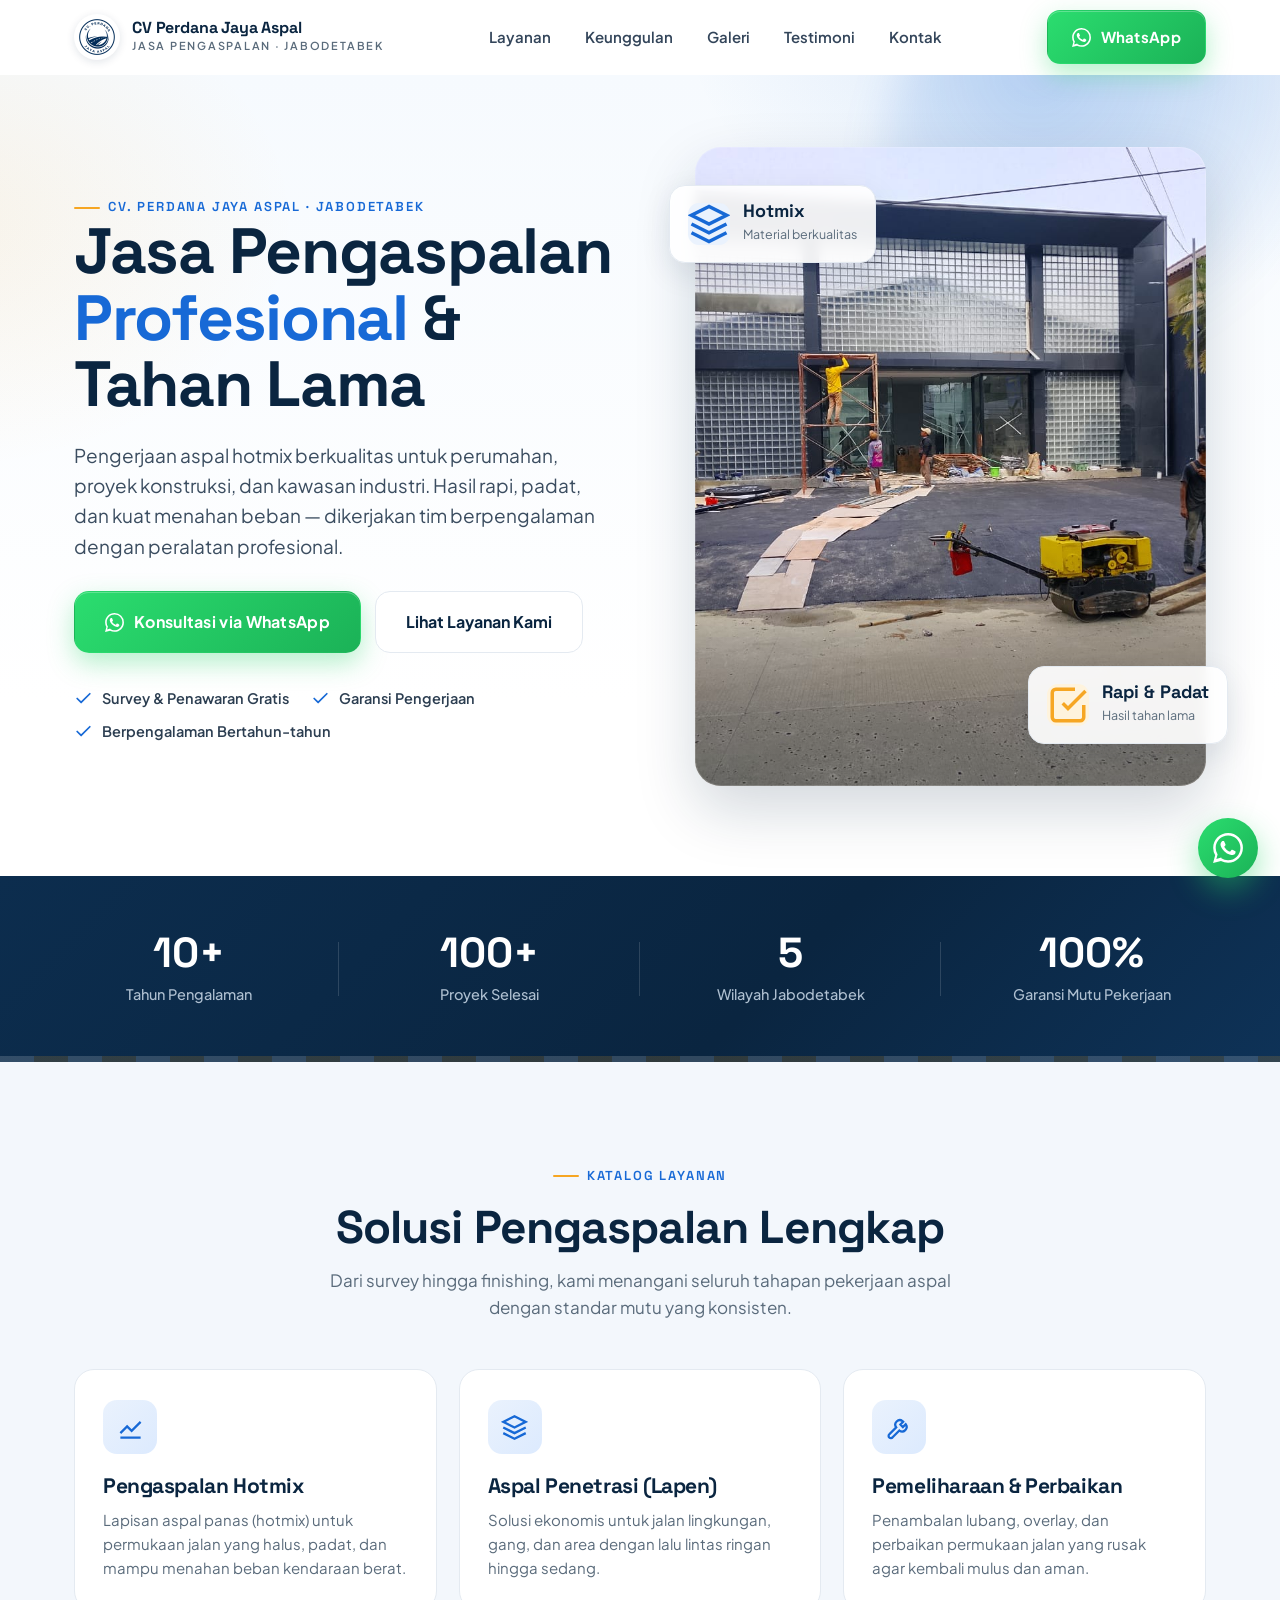
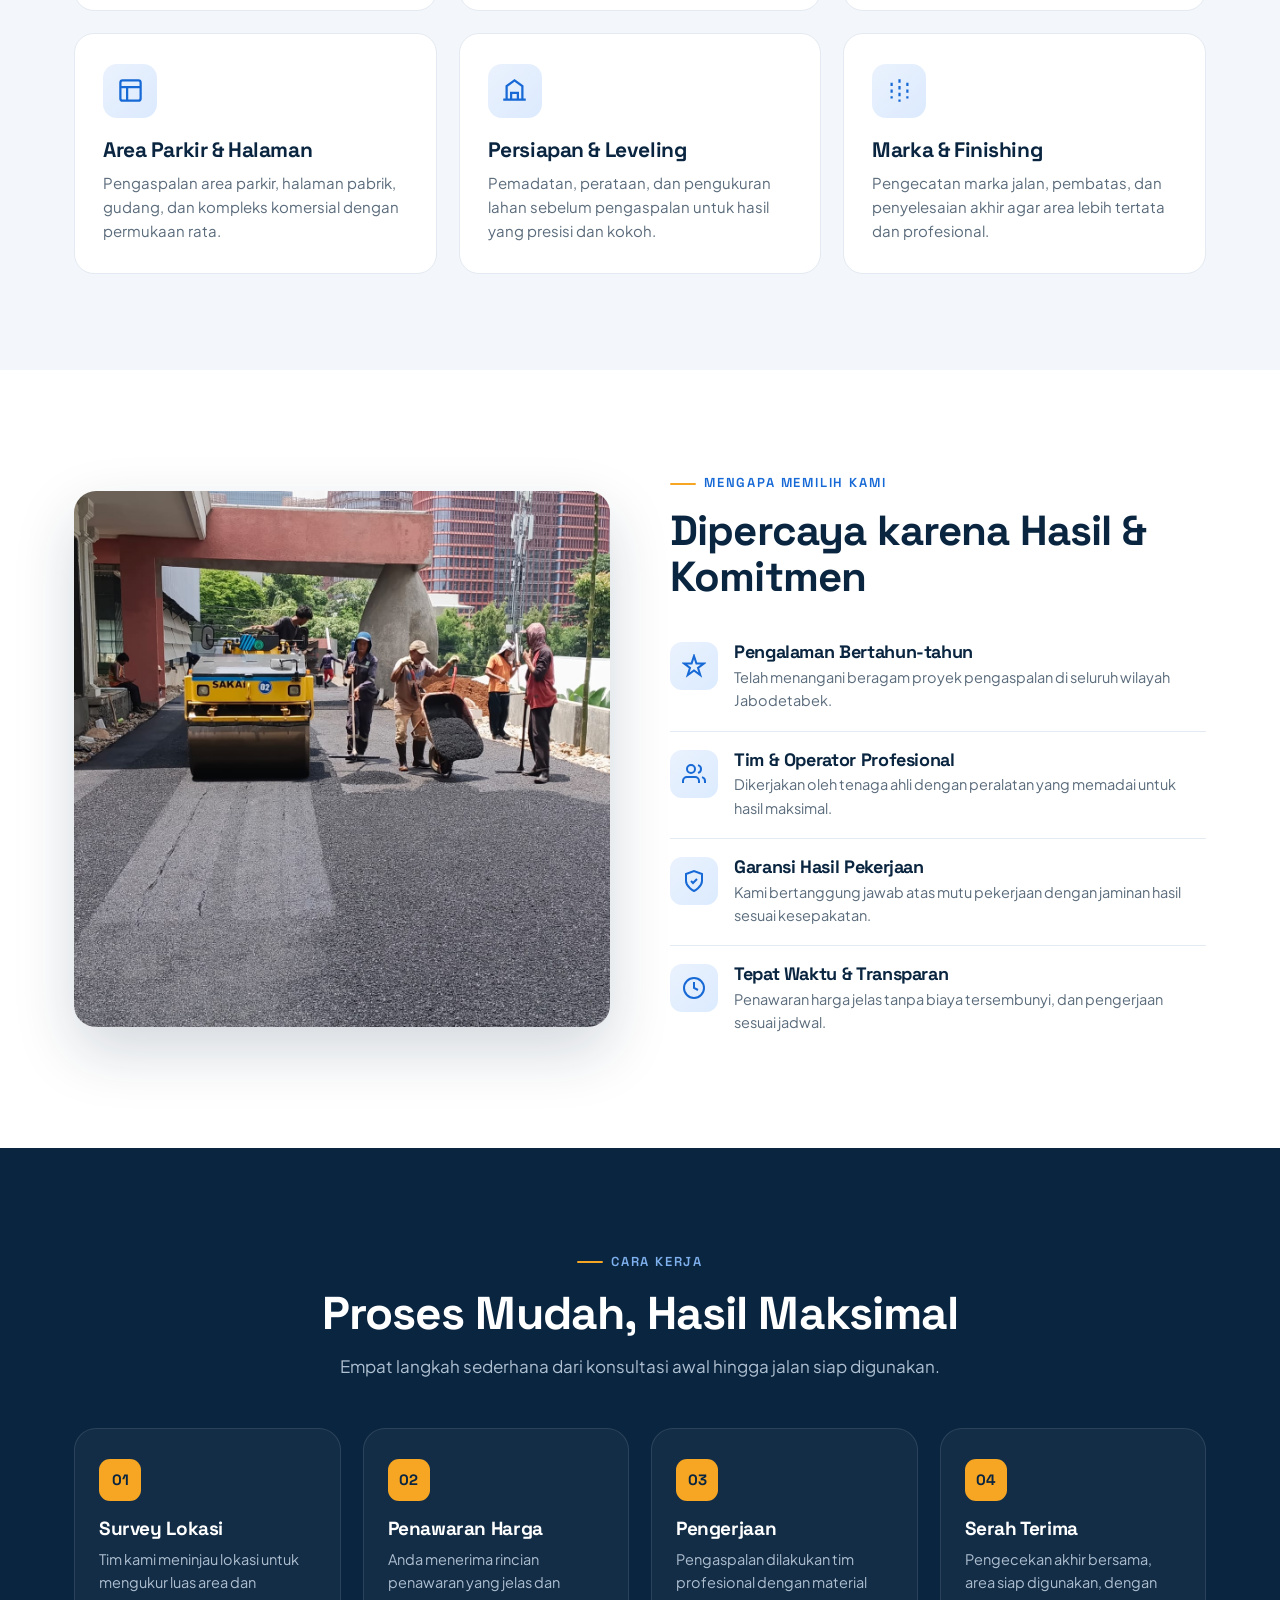
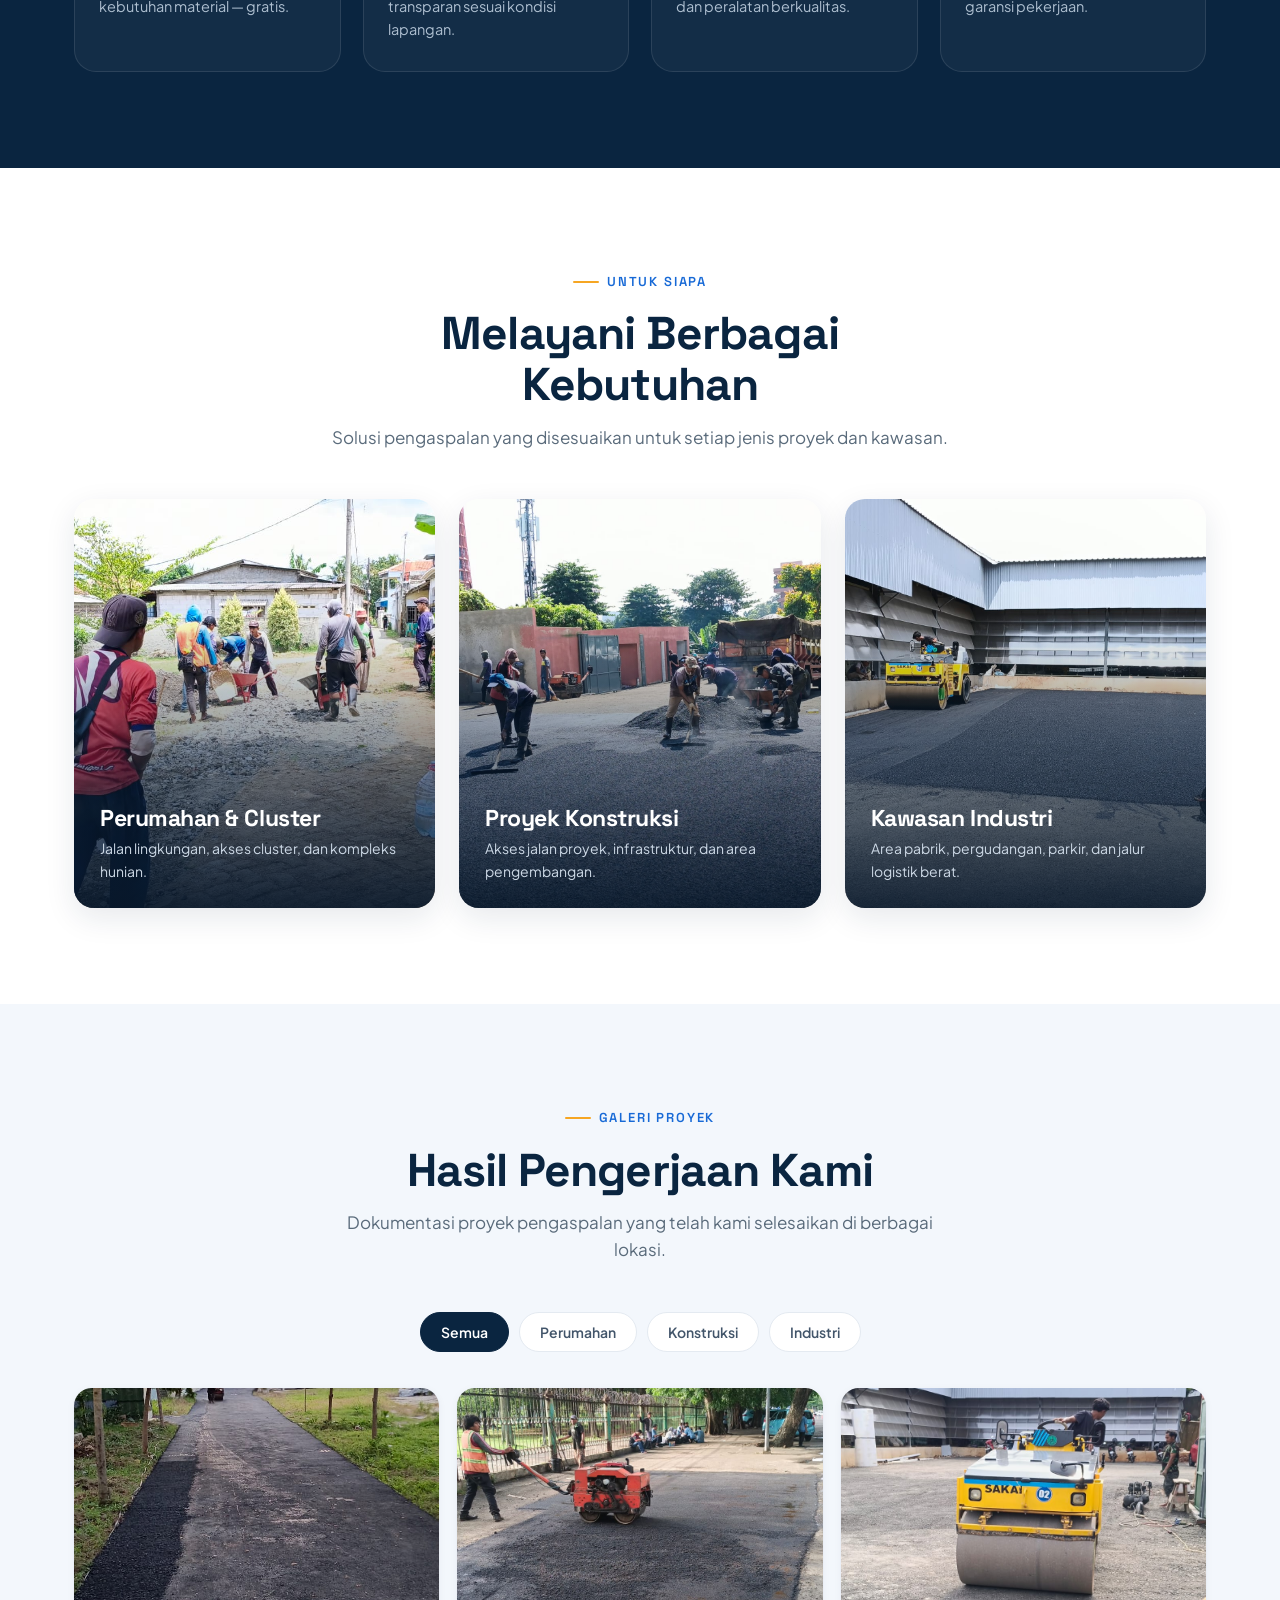
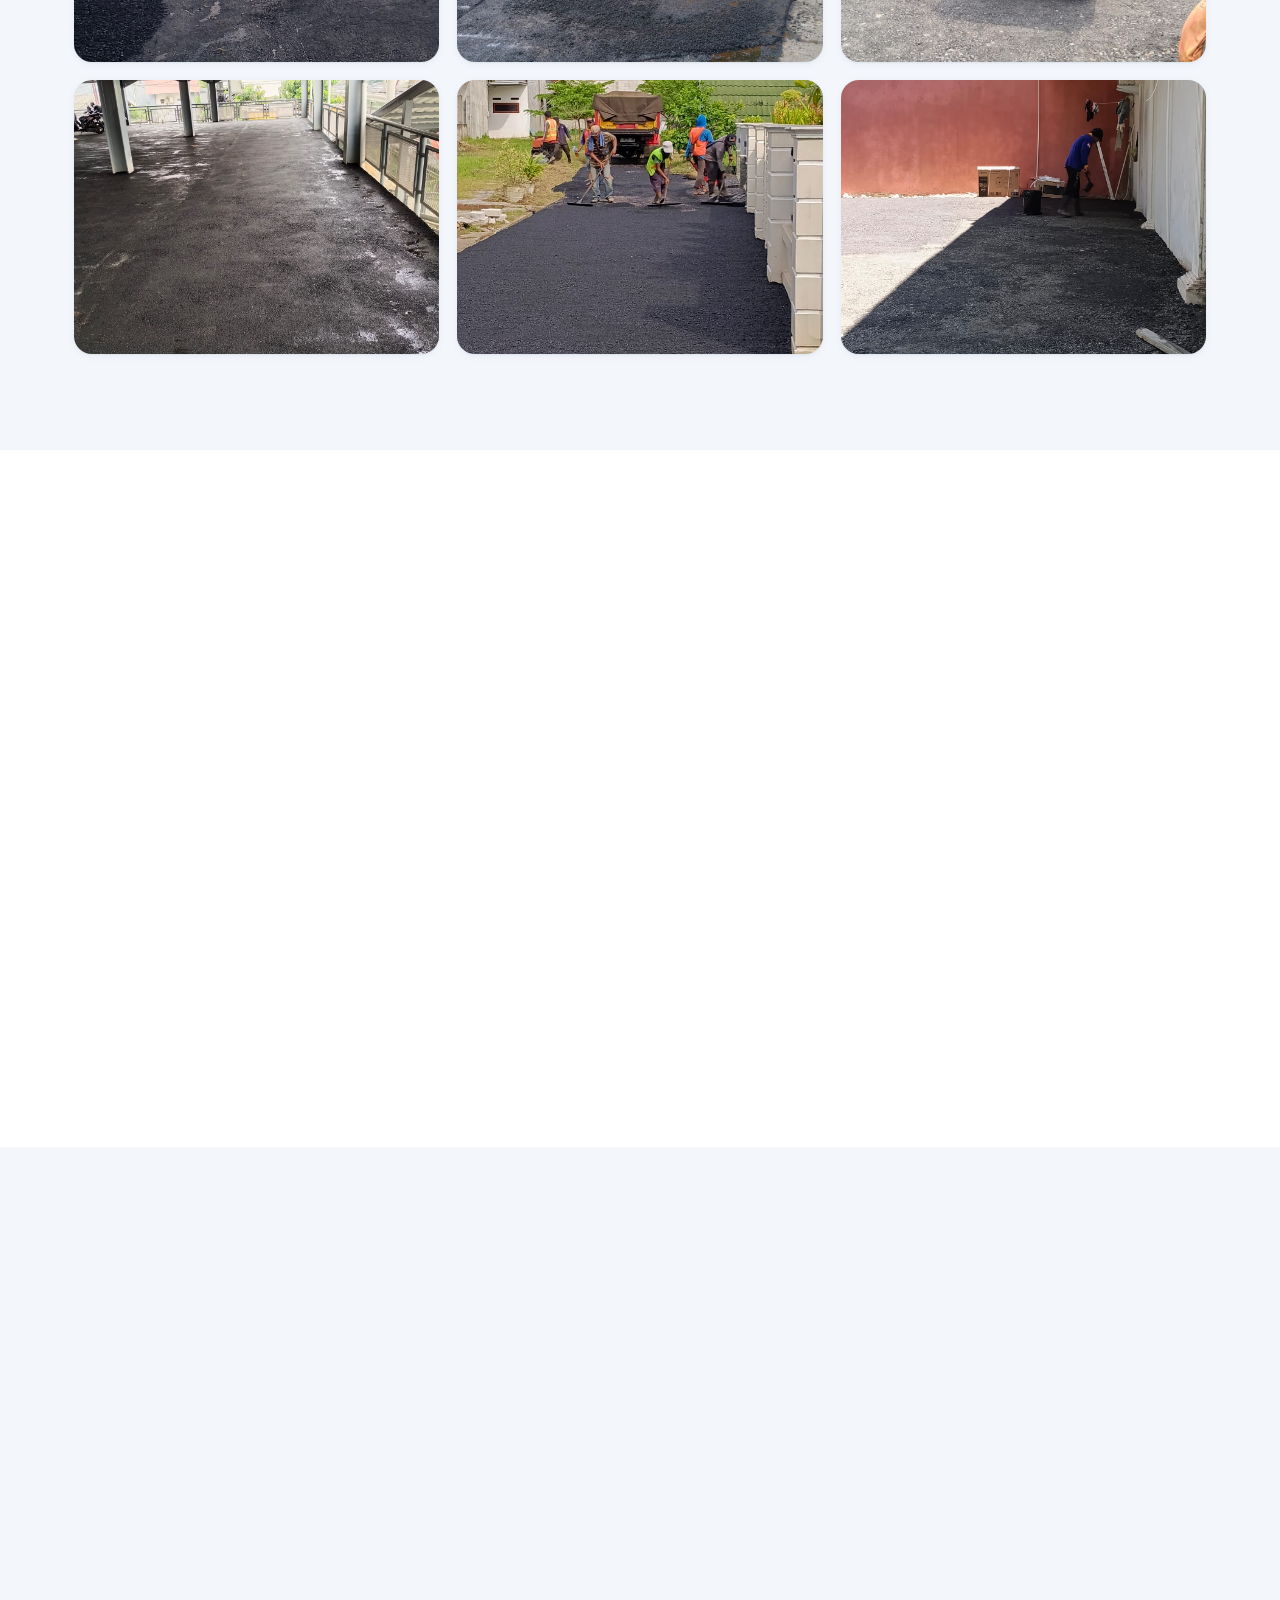
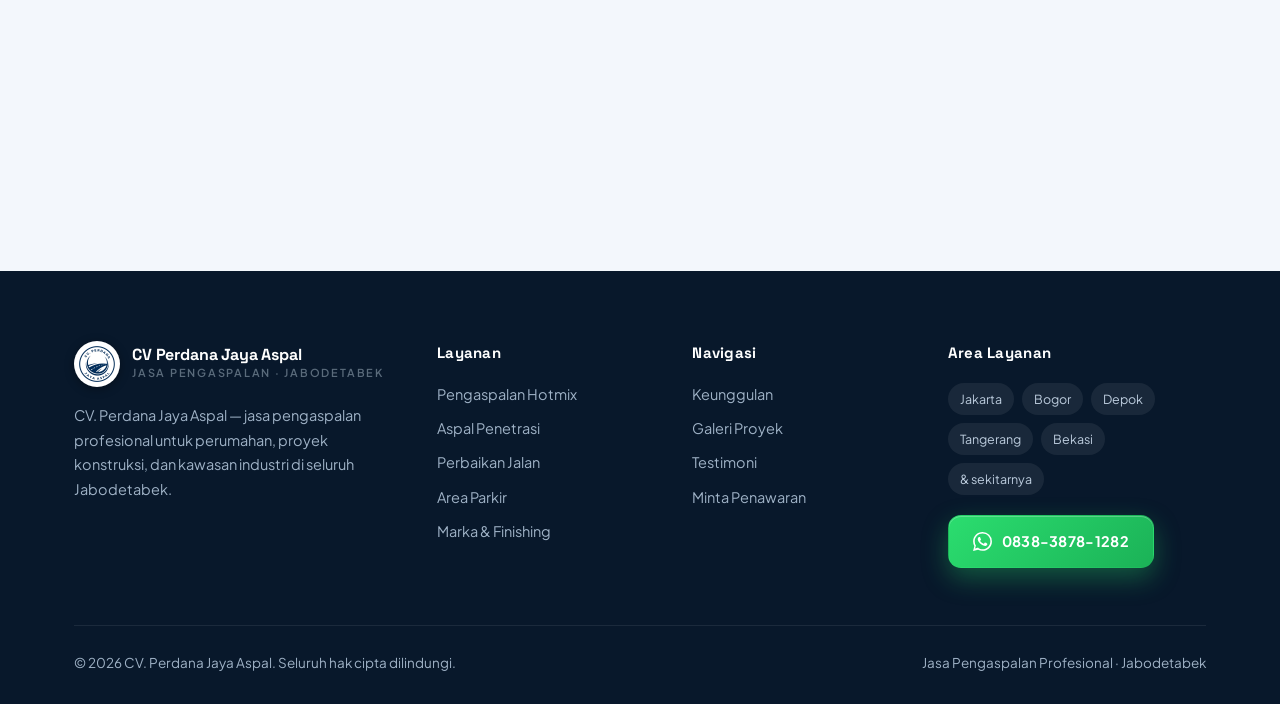
==== commit 444ebae2: "Brand: new circular logo + name "CV Perdana Jaya Aspal" - assets/logo.png (transparent), shown as ci" ====
--- a/index.html
+++ b/index.html
@@ -7,20 +7,20 @@
 <meta name="description" content="CV. Perdana Jaya Aspal — jasa pengaspalan hotmix profesional untuk perumahan, proyek konstruksi, dan kawasan industri di Jabodetabek. Survey & penawaran gratis.">
 <link rel="preconnect" href="https://fonts.googleapis.com">
 <link rel="preconnect" href="https://fonts.gstatic.com" crossorigin>
-<link rel="stylesheet" href="site/theme.css?v=20260607-login2">
-<link rel="stylesheet" href="site/styles.css?v=20260607-login2">
+<link rel="stylesheet" href="site/theme.css?v=20260607-logo-brand">
+<link rel="stylesheet" href="site/styles.css?v=20260607-logo-brand">
 </head>
 <body>
 <div id="app"></div>
 
-<script src="cms/cms.js?v=20260607-login2"></script>
-<script src="site/icons.js?v=20260607-login2"></script>
-<script src="site/content.js?v=20260607-login2"></script>
-<script src="site/images.js?v=20260607-login2"></script>
-<script src="site/sections.js?v=20260607-login2"></script>
-<script src="site/config.js?v=20260607-login2"></script>
-<script src="cms/render.js?v=20260607-login2"></script>
-<script src="cms/edit.js?v=20260607-login2"></script>
+<script src="cms/cms.js?v=20260607-logo-brand"></script>
+<script src="site/icons.js?v=20260607-logo-brand"></script>
+<script src="site/content.js?v=20260607-logo-brand"></script>
+<script src="site/images.js?v=20260607-logo-brand"></script>
+<script src="site/sections.js?v=20260607-logo-brand"></script>
+<script src="site/config.js?v=20260607-logo-brand"></script>
+<script src="cms/render.js?v=20260607-logo-brand"></script>
+<script src="cms/edit.js?v=20260607-logo-brand"></script>
 <script>
   if (window.parent && window.parent !== window) {
     parent.postMessage({ type: 'cms-frame-ready' }, '*');
--- a/site/styles.css
+++ b/site/styles.css
@@ -46,6 +46,9 @@
 .nav{display:flex;align-items:center;justify-content:space-between;height:74px}
 .brand{display:flex;align-items:center;gap:12px}
 .brand-mark{width:46px;height:46px;flex:none;border-radius:12px;display:block;box-shadow:var(--shadow-sm)}
+/* uploaded logo image: clean circular white chip — looks good on light header AND dark footer */
+img.brand-mark{border-radius:50%;background:#fff;object-fit:contain;padding:3px;box-shadow:0 2px 8px rgba(16,40,70,.12)}
+footer img.brand-mark{box-shadow:0 2px 10px rgba(0,0,0,.35)}
 .brand-text strong{display:block;font-family:var(--font-heading),sans-serif;font-size:16px;color:var(--navy);letter-spacing:-.01em;line-height:1.1;white-space:nowrap}
 .brand-text small{display:block;font-size:11px;letter-spacing:.16em;text-transform:uppercase;color:var(--slate);font-weight:600;white-space:nowrap}
 .nav-links{display:flex;align-items:center;gap:34px;flex-shrink:0}
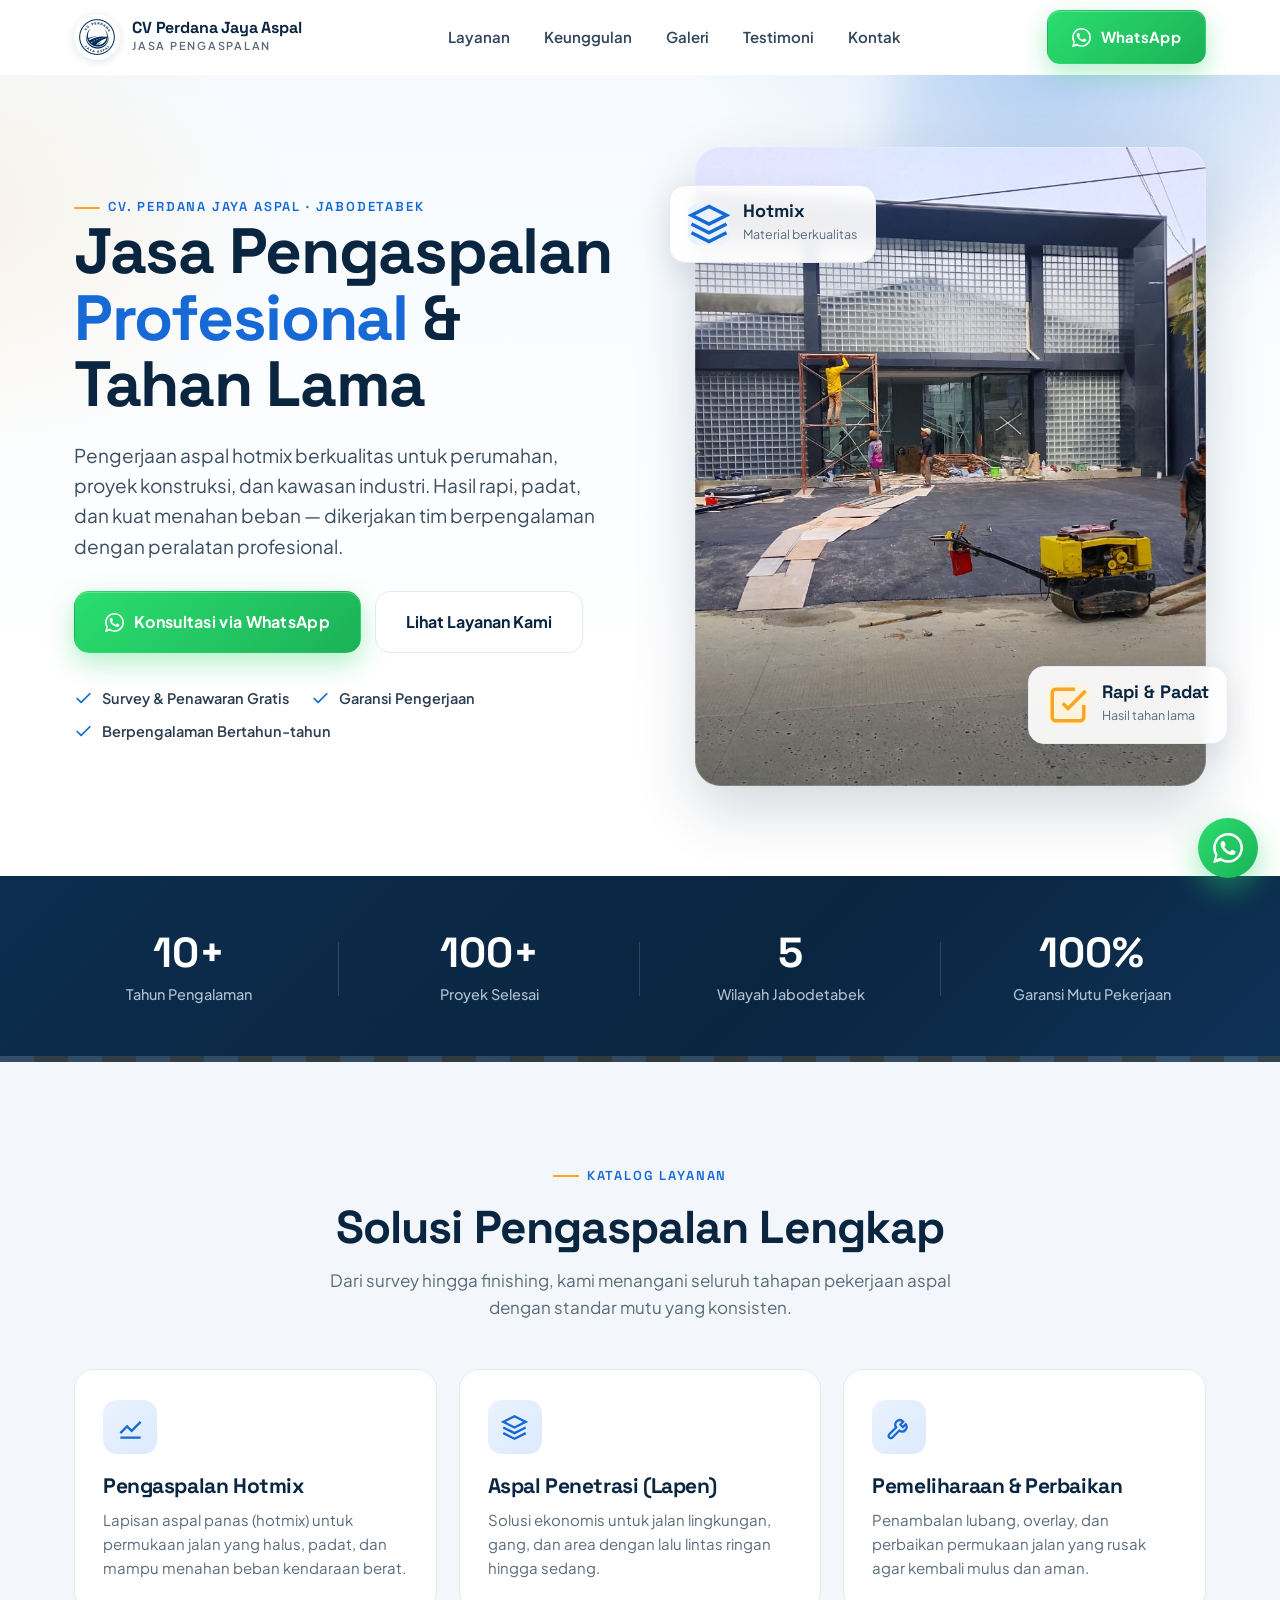
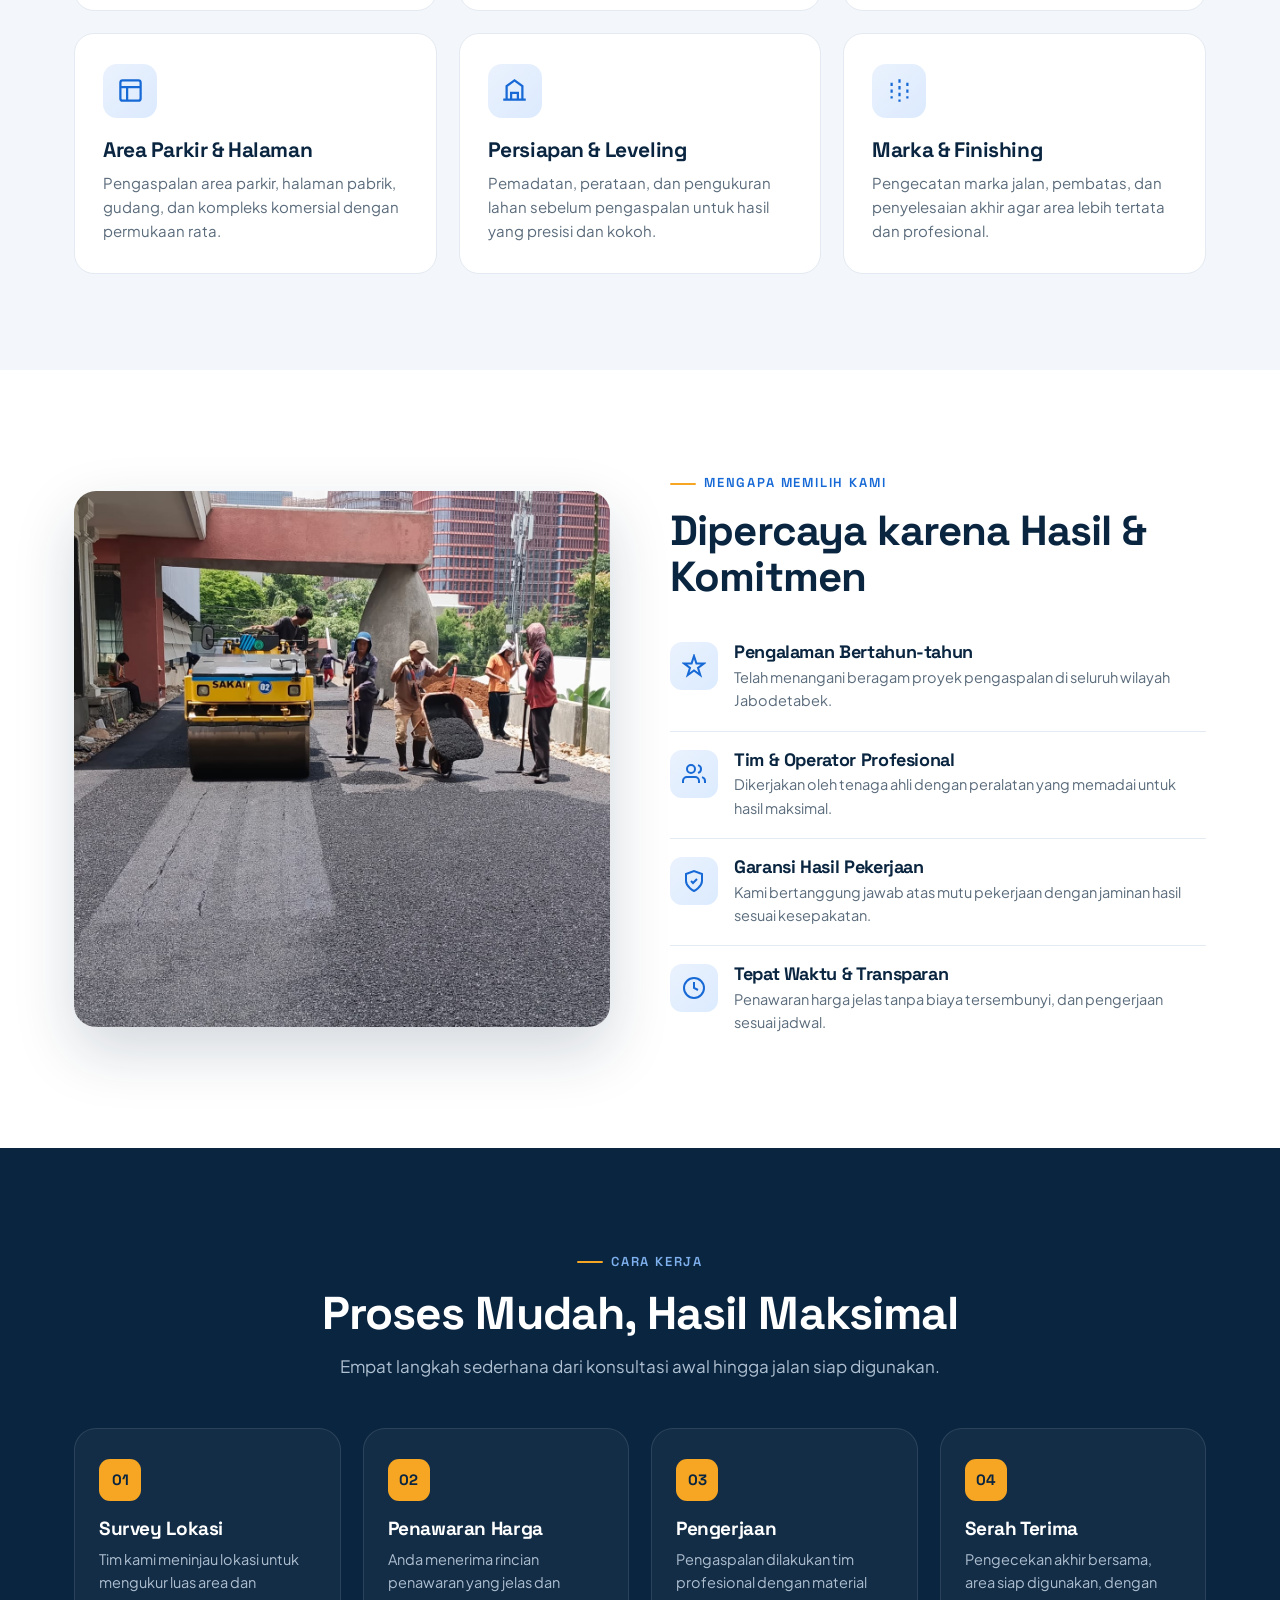
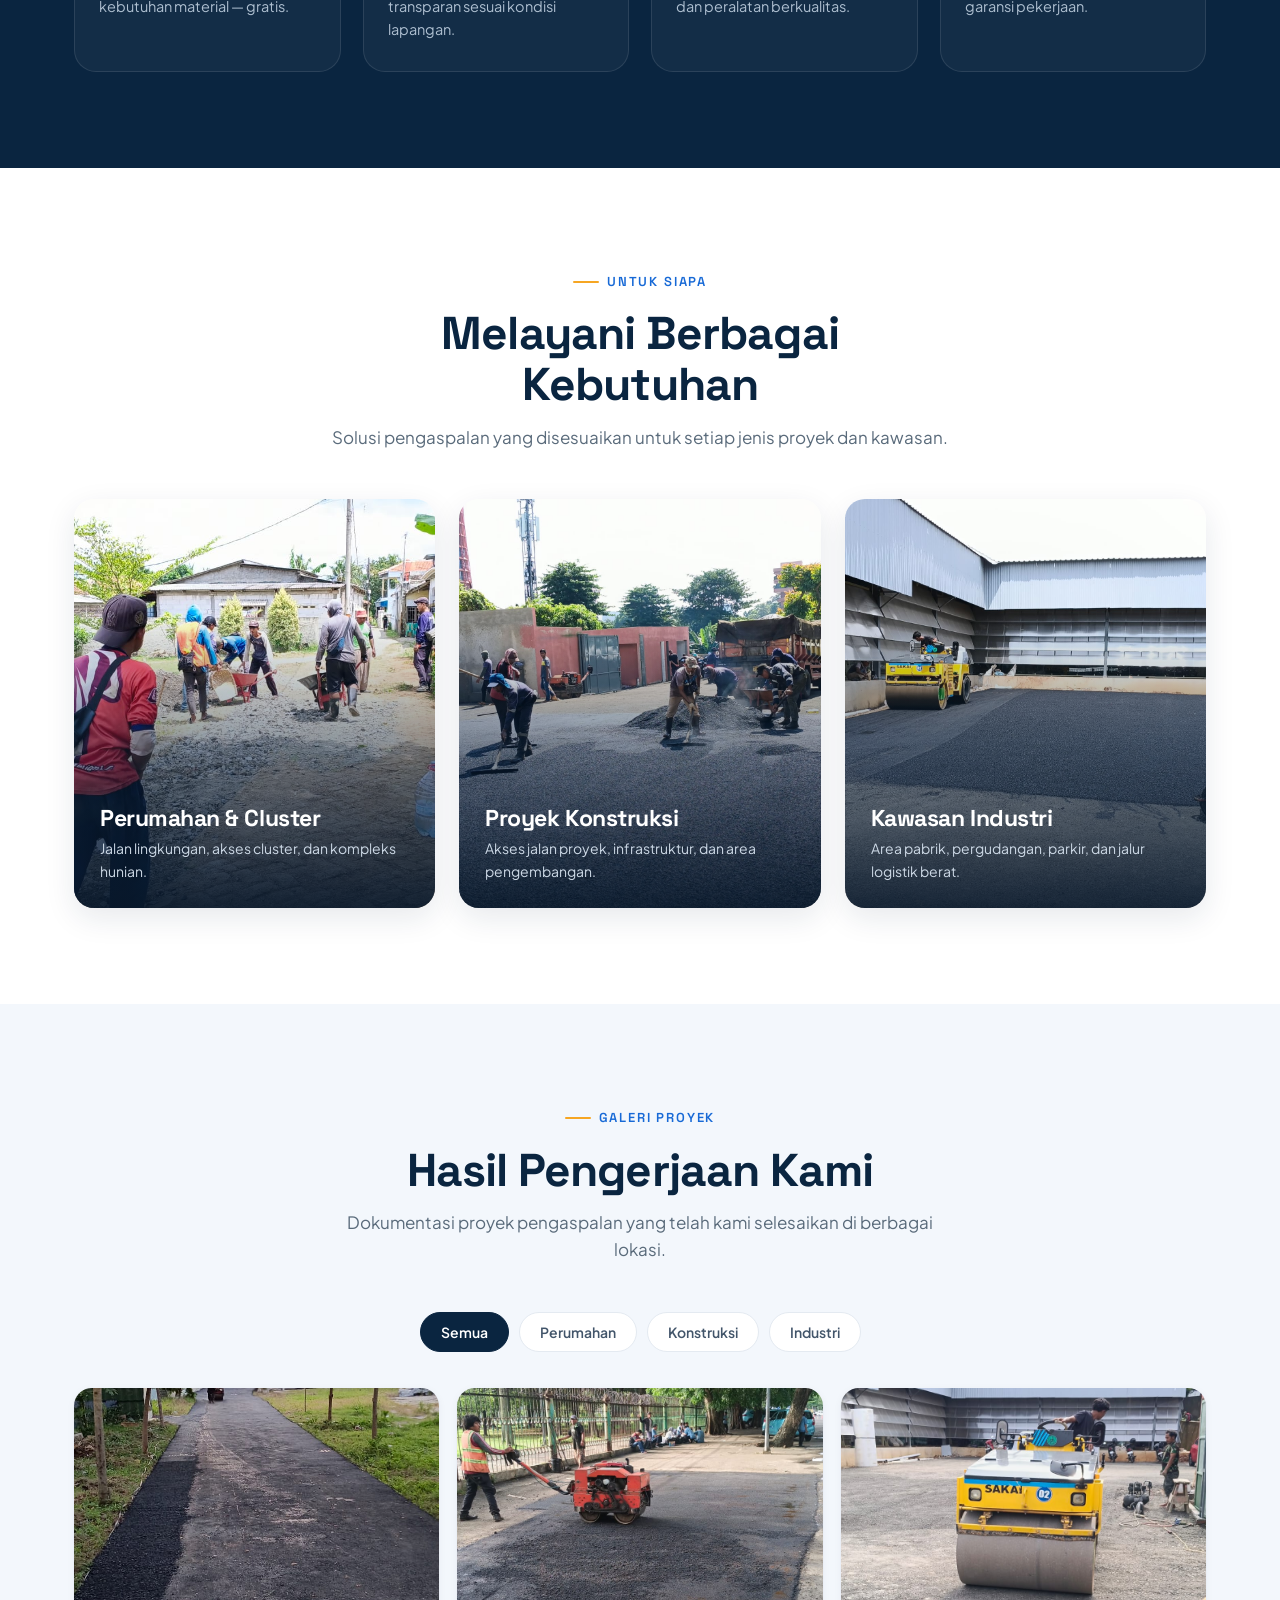
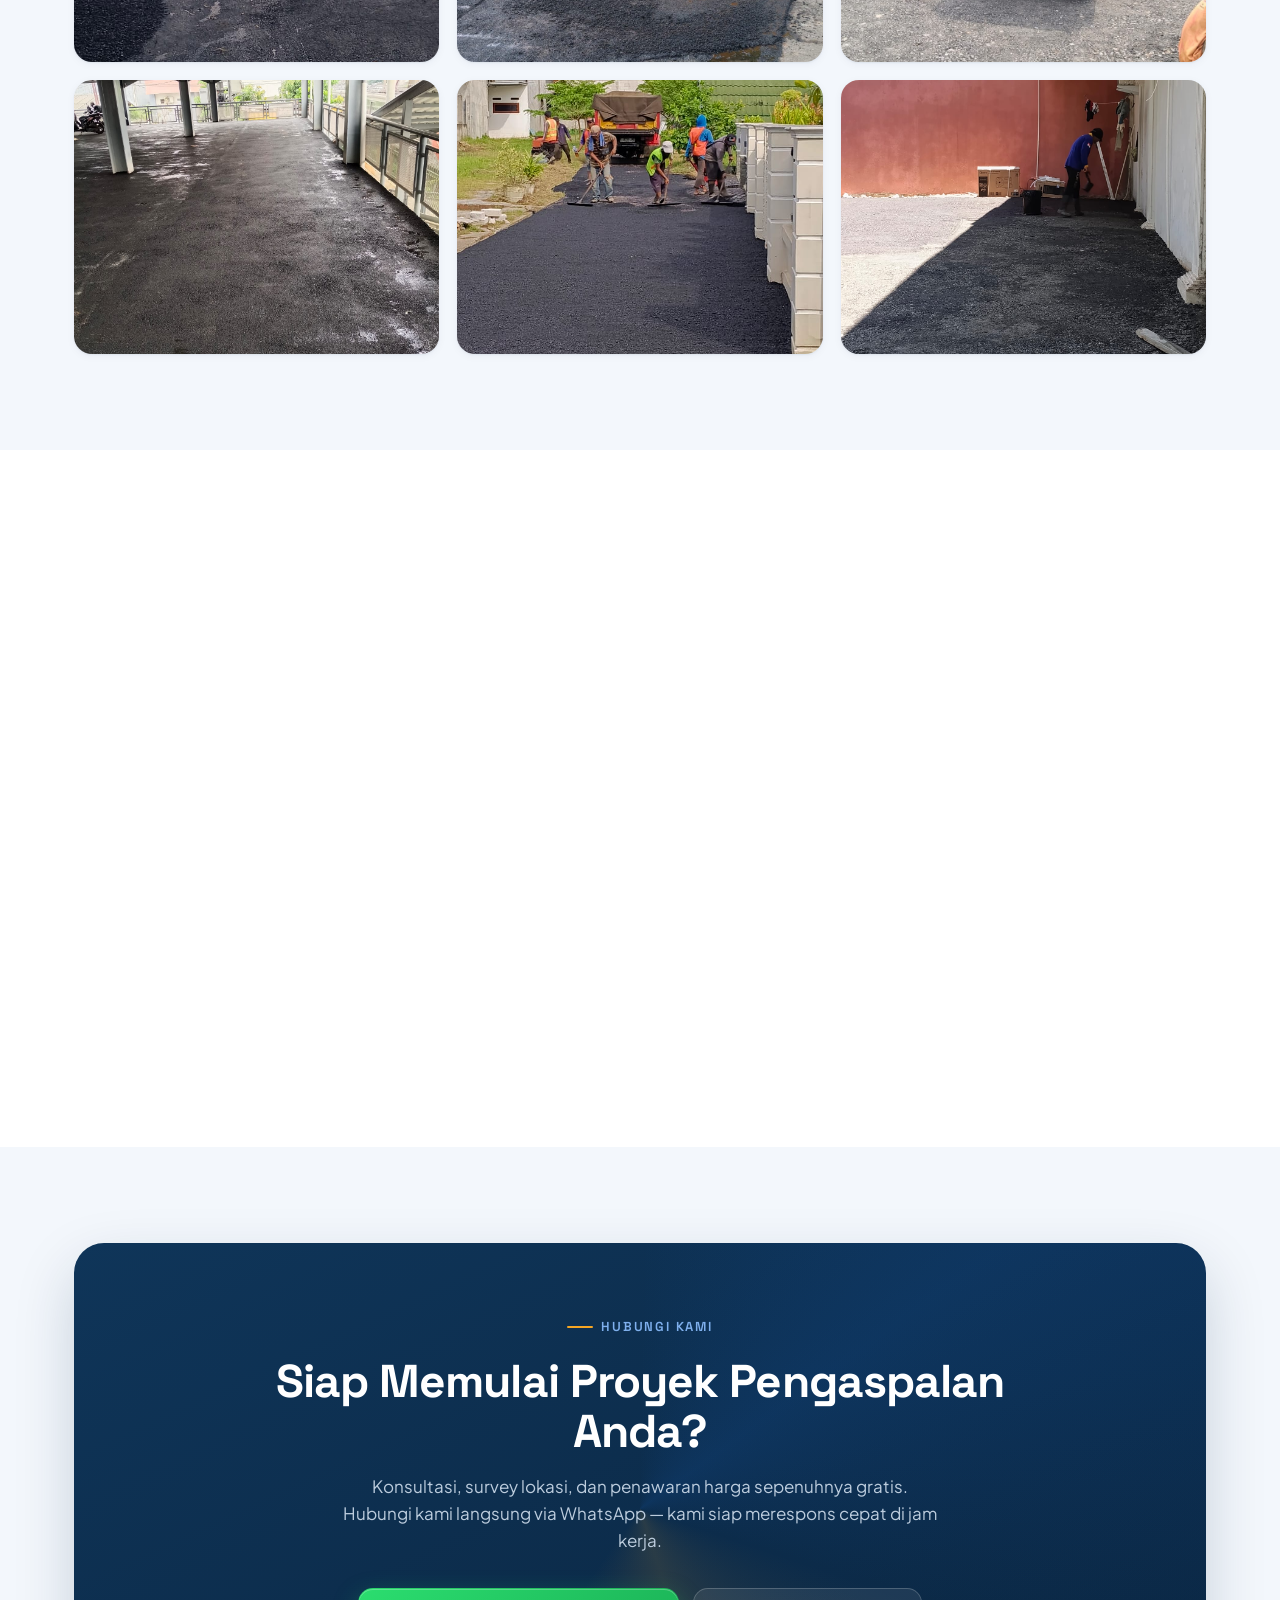
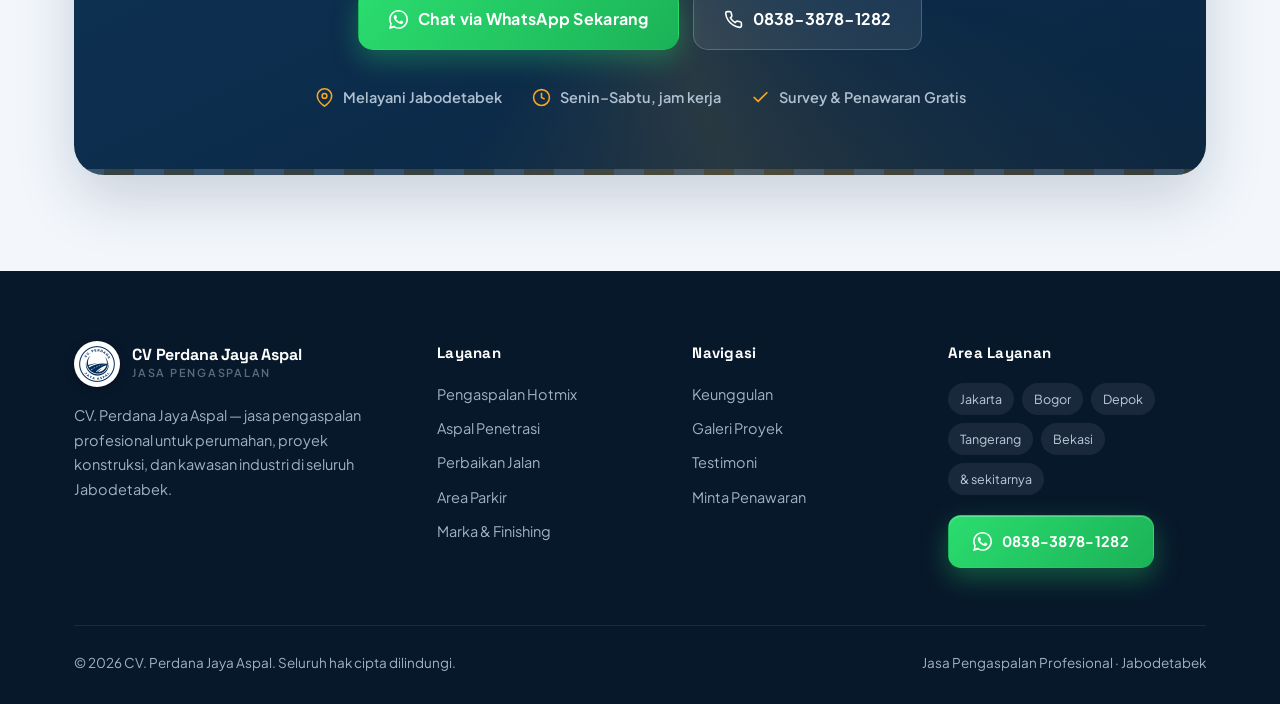
==== commit f7fcb617: "Brand: tagline -> "Jasa Pengaspalan" (drop "· Jabodetabek"); keep original font Co-Authored-By: Clau" ====
--- a/index.html
+++ b/index.html
@@ -7,20 +7,20 @@
 <meta name="description" content="CV. Perdana Jaya Aspal — jasa pengaspalan hotmix profesional untuk perumahan, proyek konstruksi, dan kawasan industri di Jabodetabek. Survey & penawaran gratis.">
 <link rel="preconnect" href="https://fonts.googleapis.com">
 <link rel="preconnect" href="https://fonts.gstatic.com" crossorigin>
-<link rel="stylesheet" href="site/theme.css?v=20260607-logo-brand">
-<link rel="stylesheet" href="site/styles.css?v=20260607-logo-brand">
+<link rel="stylesheet" href="site/theme.css?v=20260607-brand2">
+<link rel="stylesheet" href="site/styles.css?v=20260607-brand2">
 </head>
 <body>
 <div id="app"></div>
 
-<script src="cms/cms.js?v=20260607-logo-brand"></script>
-<script src="site/icons.js?v=20260607-logo-brand"></script>
-<script src="site/content.js?v=20260607-logo-brand"></script>
-<script src="site/images.js?v=20260607-logo-brand"></script>
-<script src="site/sections.js?v=20260607-logo-brand"></script>
-<script src="site/config.js?v=20260607-logo-brand"></script>
-<script src="cms/render.js?v=20260607-logo-brand"></script>
-<script src="cms/edit.js?v=20260607-logo-brand"></script>
+<script src="cms/cms.js?v=20260607-brand2"></script>
+<script src="site/icons.js?v=20260607-brand2"></script>
+<script src="site/content.js?v=20260607-brand2"></script>
+<script src="site/images.js?v=20260607-brand2"></script>
+<script src="site/sections.js?v=20260607-brand2"></script>
+<script src="site/config.js?v=20260607-brand2"></script>
+<script src="cms/render.js?v=20260607-brand2"></script>
+<script src="cms/edit.js?v=20260607-brand2"></script>
 <script>
   if (window.parent && window.parent !== window) {
     parent.postMessage({ type: 'cms-frame-ready' }, '*');
